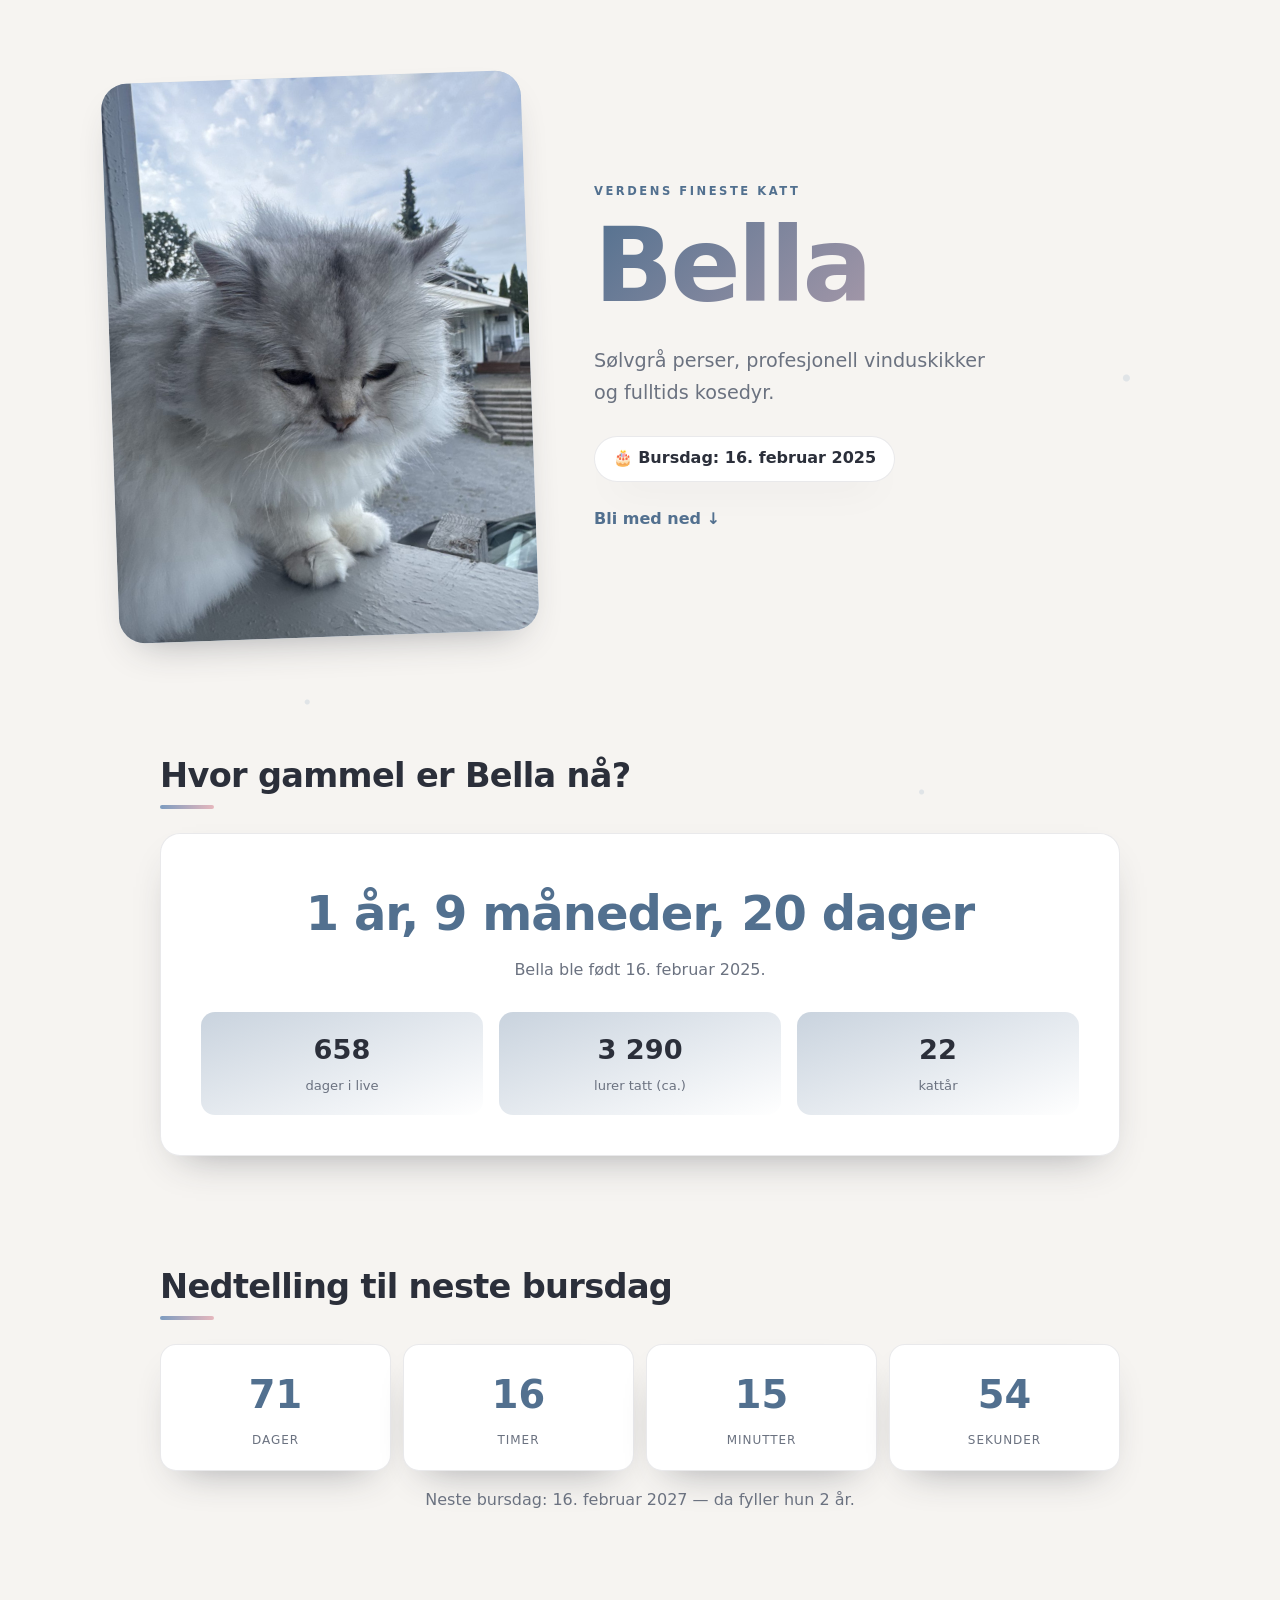
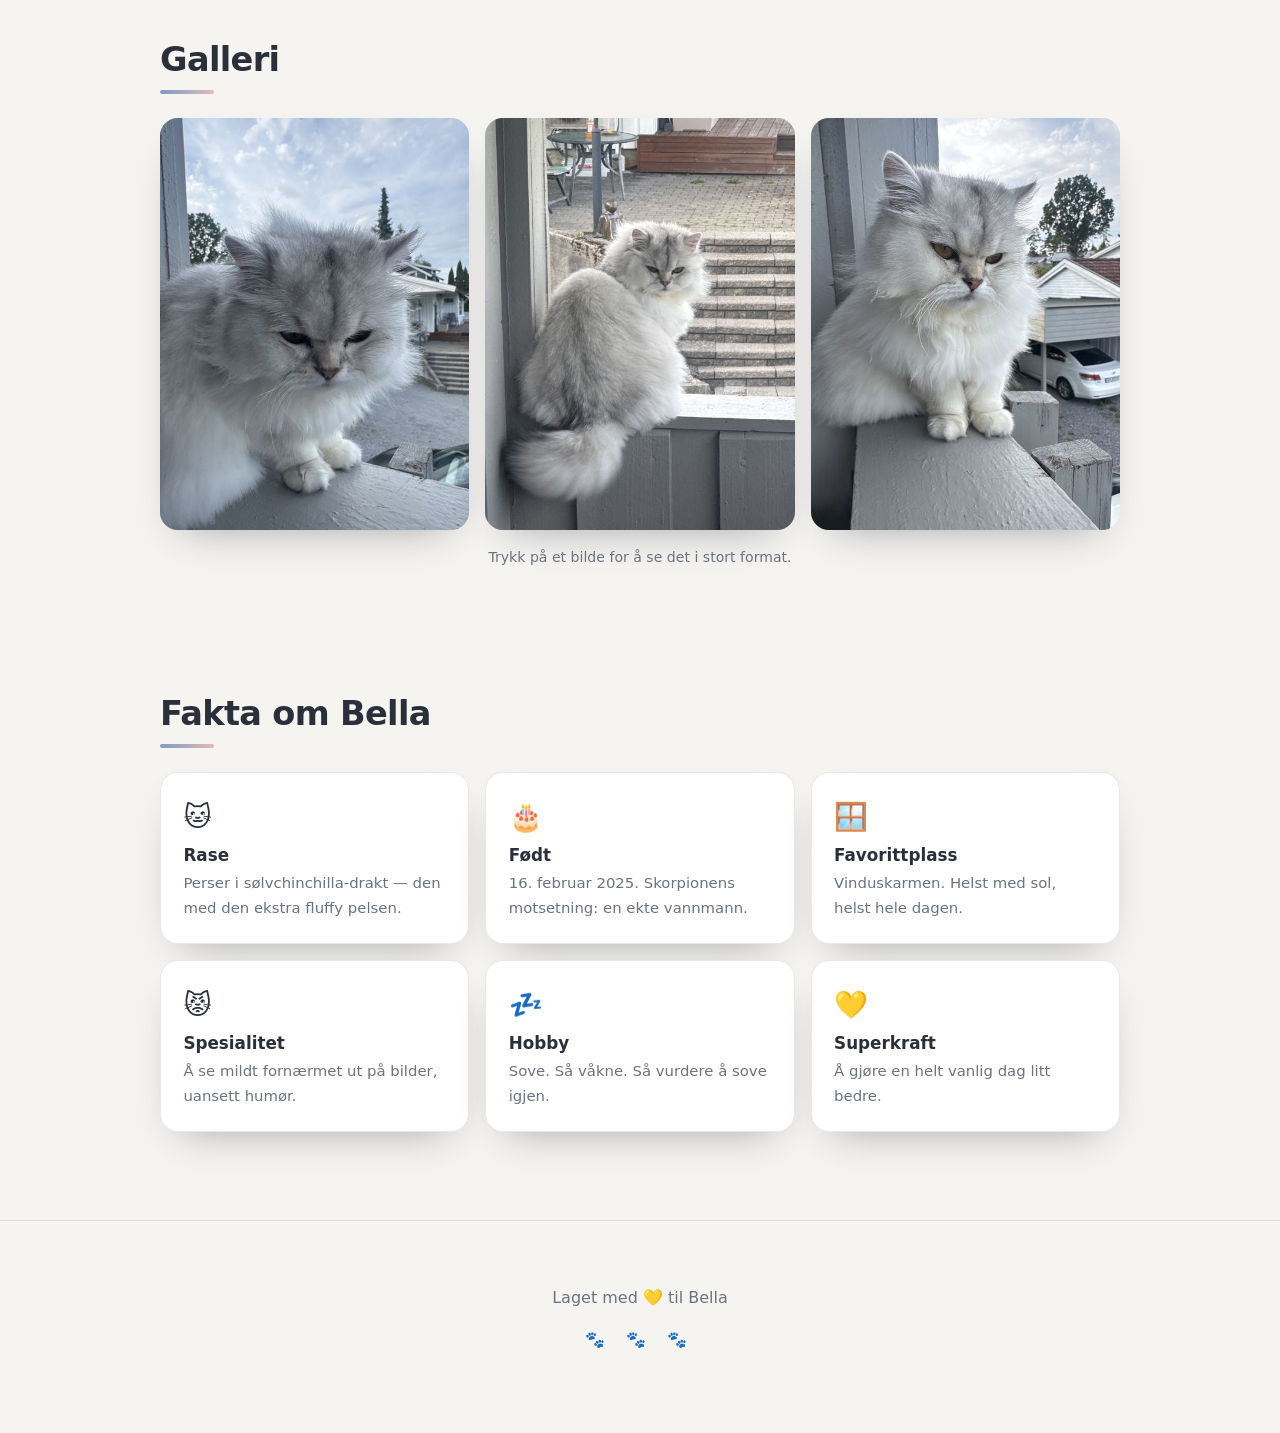
==== index.html @ 1a5ecee7 "Legg til nettside for Bella med bursdagsnedtelling og galleri Statisk side (ingen avhengigheter) med" ====
<!DOCTYPE html>
<html lang="no">
<head>
<meta charset="utf-8">
<meta name="viewport" content="width=device-width, initial-scale=1">
<title>Bella 🐾 — verdens fineste katt</title>
<meta name="description" content="En liten hyllest til Bella, en sølvfarget perserkatt født 16. februar 2025.">
<meta name="theme-color" content="#8fa8c8">
<link rel="icon" href="images/bella-icon.png" type="image/png">
<link rel="apple-touch-icon" href="images/bella-icon.png">
<meta property="og:title" content="Bella 🐾">
<meta property="og:description" content="En liten hyllest til Bella, født 16. februar 2025.">
<meta property="og:image" content="images/bella-1-sm.jpg">
<meta property="og:type" content="website">
<link rel="stylesheet" href="styles.css">
</head>
<body>

<div class="paws" aria-hidden="true"></div>

<header class="hero">
  <div class="hero-photo">
    <img src="images/bella-1.jpg" alt="Bella, en sølvgrå perserkatt, sitter på et rekkverk ute" width="1050" height="1400" fetchpriority="high">
  </div>
  <div class="hero-text">
    <p class="eyebrow">Verdens fineste katt</p>
    <h1>Bella</h1>
    <p class="tagline">Sølvgrå perser, profesjonell vinduskikker og fulltids kosedyr.</p>
    <p class="bday">🎂 Bursdag: <time datetime="2025-02-16">16. februar 2025</time></p>
    <a class="scroll-cue" href="#alder">Bli med ned ↓</a>
  </div>
</header>

<main>

  <section id="alder" class="section">
    <h2>Hvor gammel er Bella nå?</h2>
    <div class="age-card">
      <div class="age-big"><span id="age-main">–</span></div>
      <p class="age-sub" id="age-exact"></p>
      <ul class="stats">
        <li><span class="num" id="stat-days">–</span><span class="lab">dager i live</span></li>
        <li><span class="num" id="stat-naps">–</span><span class="lab">lurer tatt (ca.)</span></li>
        <li><span class="num" id="stat-cat">–</span><span class="lab">kattår</span></li>
      </ul>
    </div>
  </section>

  <section class="section">
    <h2>Nedtelling til neste bursdag</h2>
    <div class="countdown" id="countdown">
      <div class="cd-unit"><span id="cd-d">–</span><small>dager</small></div>
      <div class="cd-unit"><span id="cd-h">–</span><small>timer</small></div>
      <div class="cd-unit"><span id="cd-m">–</span><small>minutter</small></div>
      <div class="cd-unit"><span id="cd-s">–</span><small>sekunder</small></div>
    </div>
    <p class="cd-note" id="cd-note"></p>
  </section>

  <section class="section">
    <h2>Galleri</h2>
    <div class="gallery">
      <button class="shot" data-full="images/bella-1.jpg" data-caption="Vaktsjef på rekkverket 🐾">
        <img src="images/bella-1-sm.jpg" alt="Bella sitter på rekkverket og ser ned" loading="lazy" width="525" height="700">
      </button>
      <button class="shot" data-full="images/bella-2.jpg" data-caption="Solkos i vinduskarmen ☀️">
        <img src="images/bella-2-sm.jpg" alt="Bella krøllet sammen i en vinduskarm i solen" loading="lazy" width="525" height="700">
      </button>
      <button class="shot" data-full="images/bella-3.jpg" data-caption="Skyene er visst interessante i dag ☁️">
        <img src="images/bella-3-sm.jpg" alt="Bella med hodet lent bakover mot en blå himmel" loading="lazy" width="525" height="700">
      </button>
    </div>
    <p class="hint">Trykk på et bilde for å se det i stort format.</p>
  </section>

  <section class="section">
    <h2>Fakta om Bella</h2>
    <div class="facts">
      <div class="fact"><span class="ico">🐱</span><h3>Rase</h3><p>Perser i sølvchinchilla-drakt — den med den ekstra fluffy pelsen.</p></div>
      <div class="fact"><span class="ico">🎂</span><h3>Født</h3><p>16. februar 2025. Skorpionens motsetning: en ekte vannmann.</p></div>
      <div class="fact"><span class="ico">🪟</span><h3>Favorittplass</h3><p>Vinduskarmen. Helst med sol, helst hele dagen.</p></div>
      <div class="fact"><span class="ico">😾</span><h3>Spesialitet</h3><p>Å se mildt fornærmet ut på bilder, uansett humør.</p></div>
      <div class="fact"><span class="ico">💤</span><h3>Hobby</h3><p>Sove. Så våkne. Så vurdere å sove igjen.</p></div>
      <div class="fact"><span class="ico">💛</span><h3>Superkraft</h3><p>Å gjøre en helt vanlig dag litt bedre.</p></div>
    </div>
  </section>

</main>

<footer>
  <p>Laget med 💛 til Bella</p>
  <p class="small">🐾 🐾 🐾</p>
</footer>

<div class="lightbox" id="lightbox" role="dialog" aria-modal="true" aria-label="Bilde i full størrelse" hidden>
  <button class="lb-close" id="lb-close" aria-label="Lukk">✕</button>
  <figure>
    <img id="lb-img" src="" alt="">
    <figcaption id="lb-cap"></figcaption>
  </figure>
</div>

<script src="script.js"></script>
</body>
</html>
---- styles.css ----
:root {
  --bg: #f6f4f1;
  --bg-soft: #ffffff;
  --ink: #2b2f3a;
  --ink-soft: #6b7280;
  --silver: #c9d3de;
  --blue: #7d9cc0;
  --blue-deep: #52708f;
  --pink: #e6b7bd;
  --line: rgba(43, 47, 58, .1);
  --shadow: 0 18px 40px -22px rgba(43, 47, 58, .45);
  --radius: 20px;
}

@media (prefers-color-scheme: dark) {
  :root {
    --bg: #14171d;
    --bg-soft: #1c2027;
    --ink: #eef1f5;
    --ink-soft: #a3adba;
    --silver: #3a434f;
    --blue: #9db9d8;
    --blue-deep: #b9cee6;
    --pink: #d9a7ae;
    --line: rgba(238, 241, 245, .12);
    --shadow: 0 18px 40px -22px rgba(0, 0, 0, .8);
  }
}

* { box-sizing: border-box; }

body {
  margin: 0;
  background: var(--bg);
  color: var(--ink);
  font-family: "Segoe UI", system-ui, -apple-system, "Helvetica Neue", Arial, sans-serif;
  line-height: 1.65;
  overflow-x: hidden;
}

h1, h2, h3 { line-height: 1.15; margin: 0; }

/* ---------- decorative paw prints ---------- */
.paws {
  position: fixed;
  inset: 0;
  pointer-events: none;
  z-index: 0;
  opacity: .5;
  background-image:
    radial-gradient(circle at 12% 22%, var(--silver) 0 3px, transparent 4px),
    radial-gradient(circle at 88% 42%, var(--silver) 0 3px, transparent 4px),
    radial-gradient(circle at 24% 78%, var(--silver) 0 2px, transparent 3px),
    radial-gradient(circle at 72% 88%, var(--silver) 0 2px, transparent 3px);
}

/* ---------- hero ---------- */
.hero {
  position: relative;
  z-index: 1;
  display: grid;
  grid-template-columns: minmax(260px, 420px) 1fr;
  gap: clamp(1.5rem, 5vw, 4rem);
  align-items: center;
  max-width: 1100px;
  margin: 0 auto;
  padding: clamp(2rem, 6vw, 5rem) 1.25rem clamp(2rem, 5vw, 4rem);
}

.hero-photo {
  position: relative;
  border-radius: 26px;
  overflow: hidden;
  box-shadow: var(--shadow);
  transform: rotate(-2deg);
  transition: transform .5s ease;
  background: var(--silver);
}
.hero-photo:hover { transform: rotate(0deg) scale(1.01); }
.hero-photo img { display: block; width: 100%; height: auto; }

.eyebrow {
  margin: 0 0 .35rem;
  text-transform: uppercase;
  letter-spacing: .22em;
  font-size: .72rem;
  font-weight: 700;
  color: var(--blue-deep);
}

h1 {
  font-size: clamp(3.2rem, 13vw, 6.5rem);
  letter-spacing: -.03em;
  background: linear-gradient(135deg, var(--blue-deep), var(--pink));
  -webkit-background-clip: text;
  background-clip: text;
  color: transparent;
}

.tagline {
  font-size: clamp(1rem, 2.4vw, 1.2rem);
  color: var(--ink-soft);
  max-width: 34ch;
}

.bday {
  display: inline-block;
  margin: .5rem 0 1.5rem;
  padding: .55rem 1.1rem;
  border-radius: 999px;
  background: var(--bg-soft);
  border: 1px solid var(--line);
  font-weight: 600;
  box-shadow: var(--shadow);
}

.scroll-cue {
  display: block;
  color: var(--blue-deep);
  text-decoration: none;
  font-weight: 600;
  width: max-content;
}
.scroll-cue:hover { text-decoration: underline; }

/* ---------- sections ---------- */
.section {
  position: relative;
  z-index: 1;
  max-width: 1000px;
  margin: 0 auto;
  padding: clamp(2rem, 6vw, 3.5rem) 1.25rem;
}

.section h2 {
  font-size: clamp(1.5rem, 4vw, 2.1rem);
  margin-bottom: 1.5rem;
  letter-spacing: -.02em;
}
.section h2::after {
  content: "";
  display: block;
  width: 54px;
  height: 4px;
  margin-top: .6rem;
  border-radius: 999px;
  background: linear-gradient(90deg, var(--blue), var(--pink));
}

/* ---------- age ---------- */
.age-card {
  background: var(--bg-soft);
  border: 1px solid var(--line);
  border-radius: var(--radius);
  padding: clamp(1.5rem, 4vw, 2.5rem);
  box-shadow: var(--shadow);
  text-align: center;
}

.age-big {
  font-size: clamp(1.8rem, 6vw, 3rem);
  font-weight: 800;
  letter-spacing: -.02em;
  color: var(--blue-deep);
}

.age-sub { color: var(--ink-soft); margin: .25rem 0 1.75rem; }

.stats {
  list-style: none;
  margin: 0;
  padding: 0;
  display: grid;
  grid-template-columns: repeat(auto-fit, minmax(140px, 1fr));
  gap: 1rem;
}
.stats li {
  padding: 1rem .5rem;
  border-radius: 14px;
  background: linear-gradient(160deg, var(--silver), transparent);
}
.stats .num { display: block; font-size: 1.7rem; font-weight: 800; }
.stats .lab { font-size: .82rem; color: var(--ink-soft); }

/* ---------- countdown ---------- */
.countdown {
  display: grid;
  grid-template-columns: repeat(4, 1fr);
  gap: .75rem;
  text-align: center;
}
.cd-unit {
  background: var(--bg-soft);
  border: 1px solid var(--line);
  border-radius: 16px;
  padding: 1.1rem .4rem;
  box-shadow: var(--shadow);
}
.cd-unit span {
  display: block;
  font-size: clamp(1.4rem, 5vw, 2.4rem);
  font-weight: 800;
  font-variant-numeric: tabular-nums;
  color: var(--blue-deep);
}
.cd-unit small { color: var(--ink-soft); font-size: .75rem; text-transform: uppercase; letter-spacing: .08em; }
.cd-note { text-align: center; color: var(--ink-soft); margin-top: 1rem; }
.cd-note.party { font-size: 1.3rem; font-weight: 700; color: var(--ink); }

/* ---------- gallery ---------- */
.gallery {
  display: grid;
  grid-template-columns: repeat(auto-fit, minmax(220px, 1fr));
  gap: 1rem;
}
.shot {
  padding: 0;
  border: 0;
  background: var(--silver);
  border-radius: 18px;
  overflow: hidden;
  cursor: zoom-in;
  box-shadow: var(--shadow);
  transition: transform .3s ease;
  display: block;
}
.shot:hover, .shot:focus-visible { transform: translateY(-6px); }
.shot img { display: block; width: 100%; height: 100%; aspect-ratio: 3 / 4; object-fit: cover; }

.hint { text-align: center; color: var(--ink-soft); font-size: .88rem; margin-top: 1rem; }

/* ---------- facts ---------- */
.facts {
  display: grid;
  grid-template-columns: repeat(auto-fit, minmax(230px, 1fr));
  gap: 1rem;
}
.fact {
  background: var(--bg-soft);
  border: 1px solid var(--line);
  border-radius: 18px;
  padding: 1.4rem;
  box-shadow: var(--shadow);
}
.fact .ico { font-size: 1.7rem; }
.fact h3 { font-size: 1.05rem; margin: .4rem 0 .35rem; }
.fact p { margin: 0; color: var(--ink-soft); font-size: .93rem; }

/* ---------- footer ---------- */
footer {
  position: relative;
  z-index: 1;
  text-align: center;
  padding: 3rem 1.25rem 4rem;
  color: var(--ink-soft);
  border-top: 1px solid var(--line);
  margin-top: 2rem;
}
footer .small { letter-spacing: .5em; }

/* ---------- lightbox ---------- */
.lightbox {
  position: fixed;
  inset: 0;
  z-index: 50;
  background: rgba(12, 14, 18, .92);
  display: grid;
  place-items: center;
  padding: 1.5rem;
}
.lightbox[hidden] { display: none; }
.lightbox figure { margin: 0; text-align: center; max-height: 100%; }
.lightbox img {
  max-width: min(92vw, 700px);
  max-height: 78vh;
  border-radius: 14px;
  display: block;
  margin: 0 auto;
}
.lightbox figcaption { color: #f2f4f7; margin-top: .9rem; font-size: .95rem; }
.lb-close {
  position: absolute;
  top: 1rem;
  right: 1rem;
  width: 44px;
  height: 44px;
  border-radius: 50%;
  border: 0;
  background: rgba(255, 255, 255, .15);
  color: #fff;
  font-size: 1.1rem;
  cursor: pointer;
}
.lb-close:hover { background: rgba(255, 255, 255, .3); }

/* ---------- responsive ---------- */
@media (max-width: 760px) {
  .hero { grid-template-columns: 1fr; text-align: center; }
  .hero-photo { max-width: 340px; margin: 0 auto; }
  .tagline { margin-inline: auto; }
  .scroll-cue { margin-inline: auto; }
  .section h2::after { margin-inline: auto; }
  .section h2 { text-align: center; }
  .countdown { grid-template-columns: repeat(2, 1fr); }
}

@media (prefers-reduced-motion: reduce) {
  * { transition: none !important; animation: none !important; }
}
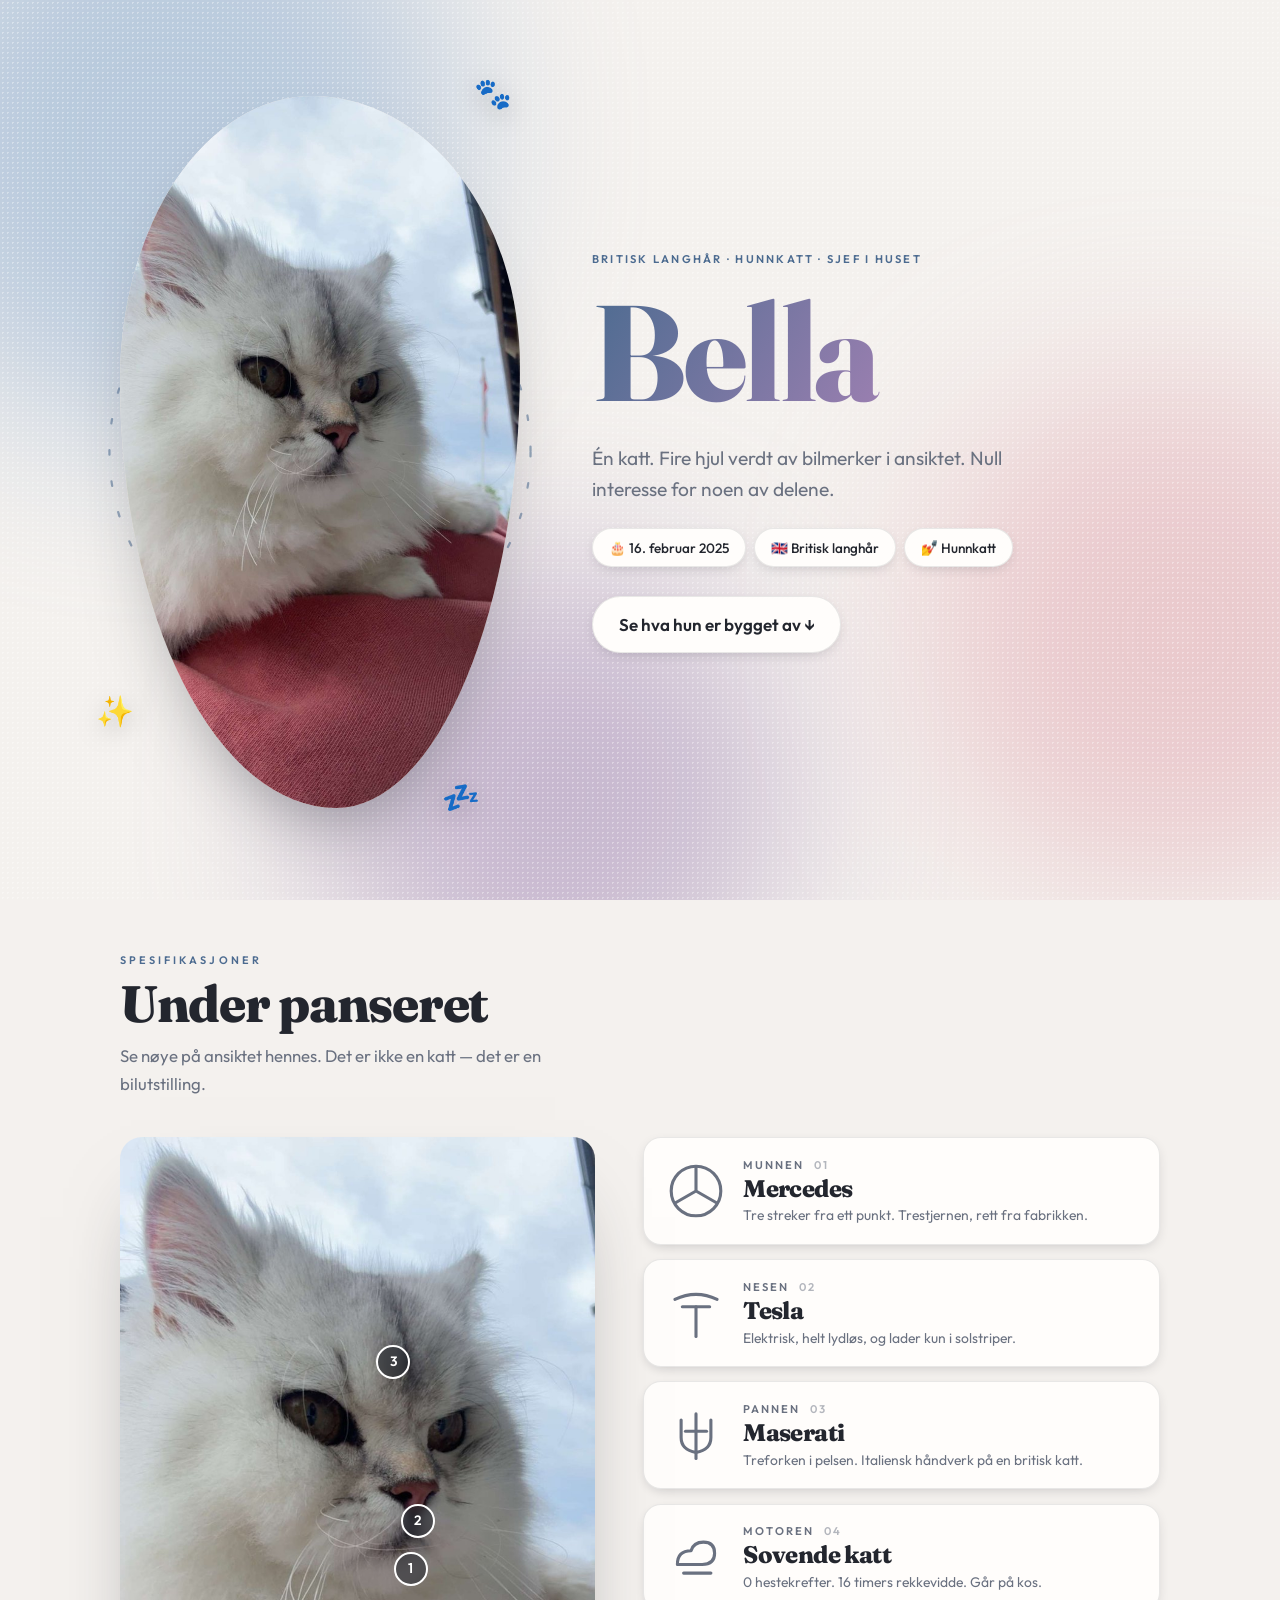
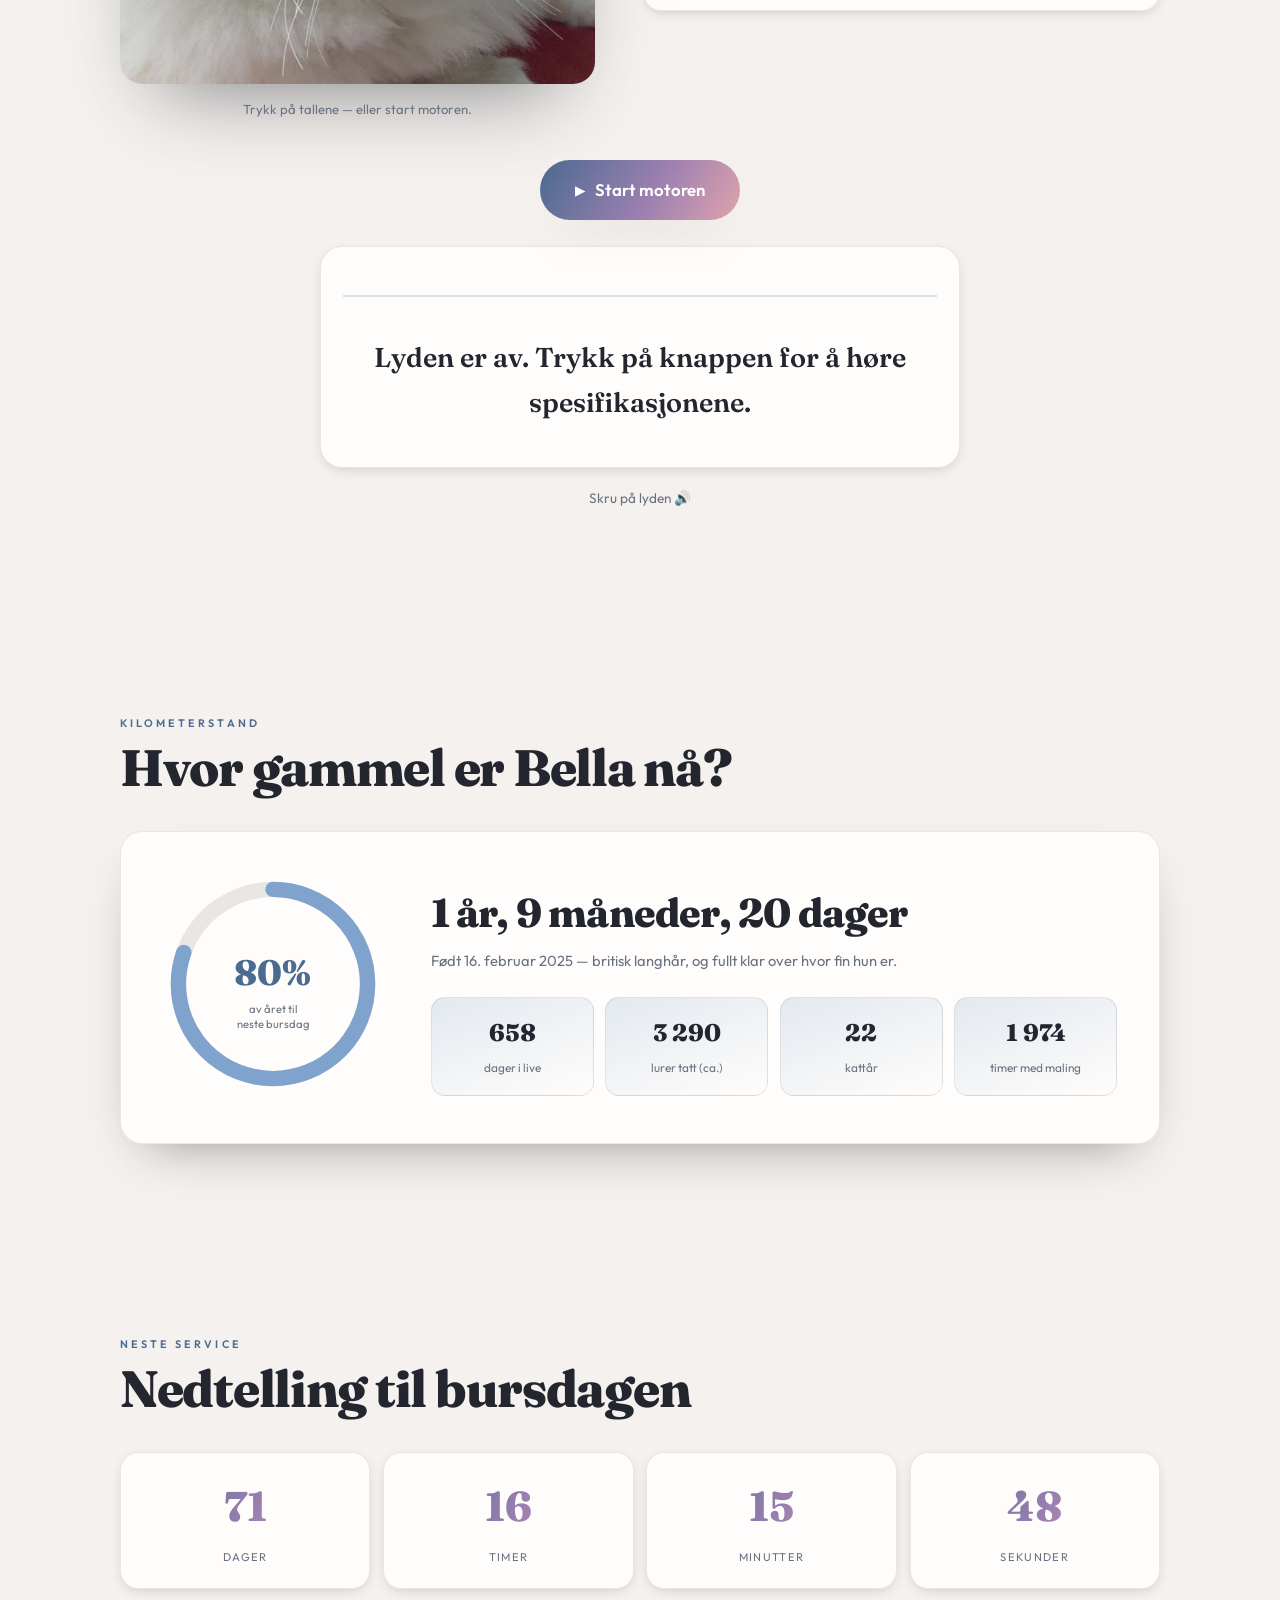
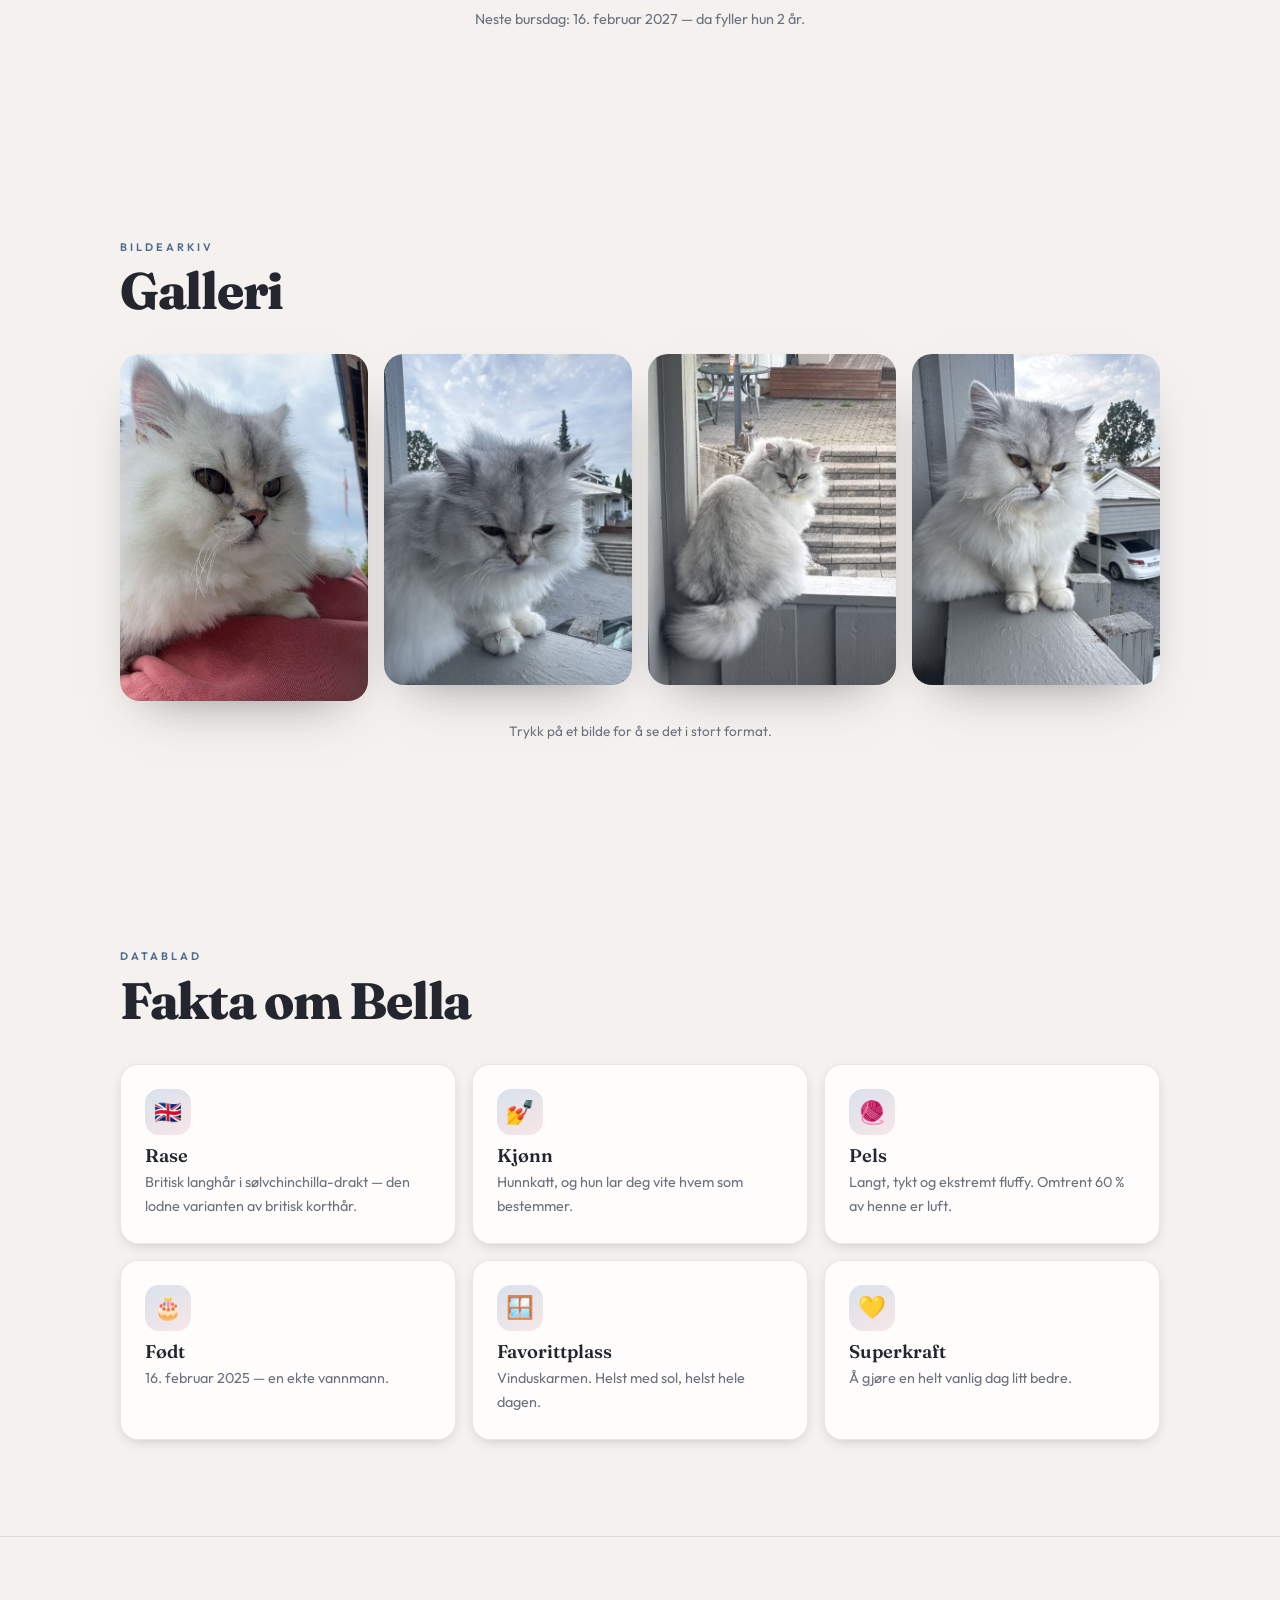
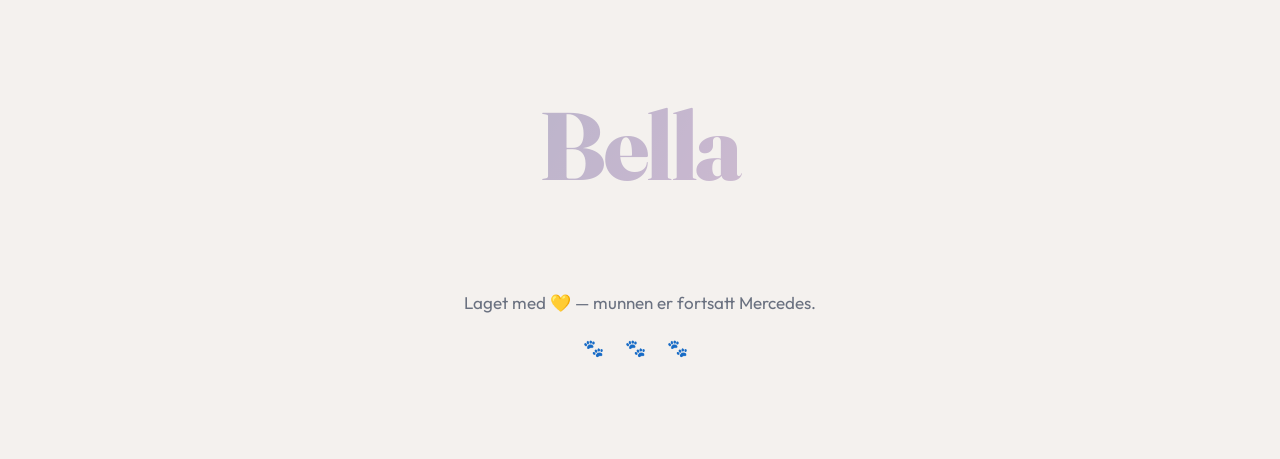
==== commit 748d9d31: "Bygg om siden: bil-seksjon med opplest lyd, ny grafikk, riktig rase Bella er britisk langhår og hunn" ====
--- a/index.html
+++ b/index.html
@@ -4,51 +4,196 @@
 <meta charset="utf-8">
 <meta name="viewport" content="width=device-width, initial-scale=1">
 <title>Bella 🐾 — verdens fineste katt</title>
-<meta name="description" content="En liten hyllest til Bella, en sølvfarget perserkatt født 16. februar 2025.">
-<meta name="theme-color" content="#8fa8c8">
+<meta name="description" content="Bella er en britisk langhårskatt født 16. februar 2025. Sølvgrå, fluffy og delvis bygget av bilmerker.">
+<meta name="theme-color" content="#6f8fb8">
 <link rel="icon" href="images/bella-icon.png" type="image/png">
 <link rel="apple-touch-icon" href="images/bella-icon.png">
 <meta property="og:title" content="Bella 🐾">
-<meta property="og:description" content="En liten hyllest til Bella, født 16. februar 2025.">
-<meta property="og:image" content="images/bella-1-sm.jpg">
+<meta property="og:description" content="Britisk langhår, født 16. februar 2025. Munnen er Mercedes.">
+<meta property="og:image" content="images/bella-4-sm.jpg">
 <meta property="og:type" content="website">
+<link rel="preload" href="fonts/fraunces.woff2" as="font" type="font/woff2" crossorigin>
+<link rel="preload" href="fonts/outfit.woff2" as="font" type="font/woff2" crossorigin>
+<link rel="stylesheet" href="fonts.css">
 <link rel="stylesheet" href="styles.css">
 </head>
 <body>
 
-<div class="paws" aria-hidden="true"></div>
-
-<header class="hero">
-  <div class="hero-photo">
-    <img src="images/bella-1.jpg" alt="Bella, en sølvgrå perserkatt, sitter på et rekkverk ute" width="1050" height="1400" fetchpriority="high">
+<!-- Bakgrunnsgrafikk -->
+<div class="bg" aria-hidden="true">
+  <span class="blob b1"></span>
+  <span class="blob b2"></span>
+  <span class="blob b3"></span>
+  <div class="grain"></div>
+</div>
+<div class="paw-field" id="pawField" aria-hidden="true"></div>
+
+<!-- ================= HERO ================= -->
+<header class="hero reveal">
+  <div class="hero-art">
+    <div class="ring" aria-hidden="true">
+      <svg viewBox="0 0 200 200"><circle cx="100" cy="100" r="94" /></svg>
+    </div>
+    <div class="hero-photo">
+      <img src="images/bella-4.jpg" alt="Nærbilde av Bella, en sølvhvit britisk langhårskatt med grønnbrune øyne" width="787" height="1400" fetchpriority="high">
+    </div>
+    <span class="sticker s1">🐾</span>
+    <span class="sticker s2">✨</span>
+    <span class="sticker s3">💤</span>
   </div>
+
   <div class="hero-text">
-    <p class="eyebrow">Verdens fineste katt</p>
-    <h1>Bella</h1>
-    <p class="tagline">Sølvgrå perser, profesjonell vinduskikker og fulltids kosedyr.</p>
-    <p class="bday">🎂 Bursdag: <time datetime="2025-02-16">16. februar 2025</time></p>
-    <a class="scroll-cue" href="#alder">Bli med ned ↓</a>
+    <p class="eyebrow">Britisk langhår · hunnkatt · sjef i huset</p>
+    <h1 class="display">Bella</h1>
+    <p class="tagline">Én katt. Fire hjul verdt av bilmerker i ansiktet. Null interesse for noen av delene.</p>
+    <div class="chips">
+      <span class="chip">🎂 16. februar 2025</span>
+      <span class="chip">🇬🇧 Britisk langhår</span>
+      <span class="chip">💅 Hunnkatt</span>
+    </div>
+    <a class="btn btn-ghost" href="#garasje">Se hva hun er bygget av ↓</a>
   </div>
 </header>
 
 <main>
 
-  <section id="alder" class="section">
-    <h2>Hvor gammel er Bella nå?</h2>
+  <!-- ================= GARASJEN ================= -->
+  <section id="garasje" class="section garage reveal">
+    <p class="kicker">Spesifikasjoner</p>
+    <h2 class="display">Under panseret</h2>
+    <p class="lead">Se nøye på ansiktet hennes. Det er ikke en katt — det er en bilutstilling.</p>
+
+    <div class="garage-grid">
+
+      <!-- Bildet med markører -->
+      <figure class="face-wrap">
+        <img src="images/bella-face.jpg" alt="Nærbilde av Bellas ansikt, med panne, nese og munn markert" width="782" height="900" loading="lazy">
+        <svg class="face-lines" viewBox="0 0 1104 1270" preserveAspectRatio="xMidYMid meet" aria-hidden="true">
+          <path class="lead-line" data-line="1" d="M676,912 C 820,980 900,980 1010,940" />
+          <path class="lead-line" data-line="2" d="M692,836 C 830,800 920,790 1030,760" />
+          <path class="lead-line" data-line="3" d="M635,489 C 760,430 860,410 1000,395" />
+        </svg>
+        <button class="hot" data-spot="1" style="left:61.2%; top:74%" aria-label="Munnen">1</button>
+        <button class="hot" data-spot="2" style="left:62.7%; top:65.8%" aria-label="Nesen">2</button>
+        <button class="hot" data-spot="3" style="left:57.5%; top:38.5%" aria-label="Pannen">3</button>
+        <figcaption>Trykk på tallene — eller start motoren.</figcaption>
+      </figure>
+
+      <!-- Spesifikasjonskort -->
+      <div class="specs">
+
+        <article class="spec" data-spot="1">
+          <div class="spec-logo">
+            <svg viewBox="0 0 100 100" aria-hidden="true">
+              <circle class="lg-stroke" cx="50" cy="50" r="40" />
+              <path class="lg-stroke" d="M50,50 V12 M50,50 L17,69 M50,50 L83,69" />
+            </svg>
+          </div>
+          <div class="spec-body">
+            <p class="spec-part">Munnen <span class="spec-no">01</span></p>
+            <h3 class="display">Mercedes</h3>
+            <p class="spec-note">Tre streker fra ett punkt. Trestjernen, rett fra fabrikken.</p>
+          </div>
+        </article>
+
+        <article class="spec" data-spot="2">
+          <div class="spec-logo">
+            <svg viewBox="0 0 100 100" aria-hidden="true">
+              <path class="lg-stroke" d="M16,28 Q50,12 84,28" />
+              <path class="lg-stroke" d="M28,40 H72" />
+              <path class="lg-stroke" d="M50,40 V88" />
+            </svg>
+          </div>
+          <div class="spec-body">
+            <p class="spec-part">Nesen <span class="spec-no">02</span></p>
+            <h3 class="display">Tesla</h3>
+            <p class="spec-note">Elektrisk, helt lydløs, og lader kun i solstriper.</p>
+          </div>
+        </article>
+
+        <article class="spec" data-spot="3">
+          <div class="spec-logo">
+            <svg viewBox="0 0 100 100" aria-hidden="true">
+              <path class="lg-stroke" d="M26,26 V54 Q26,74 50,78 Q74,74 74,54 V26" />
+              <path class="lg-stroke" d="M50,16 V88" />
+              <path class="lg-stroke" d="M33,44 H67" />
+            </svg>
+          </div>
+          <div class="spec-body">
+            <p class="spec-part">Pannen <span class="spec-no">03</span></p>
+            <h3 class="display">Maserati</h3>
+            <p class="spec-note">Treforken i pelsen. Italiensk håndverk på en britisk katt.</p>
+          </div>
+        </article>
+
+        <article class="spec engine-spec" data-spot="4">
+          <div class="spec-logo">
+            <svg viewBox="0 0 100 100" aria-hidden="true">
+              <path class="lg-stroke" d="M20,62 Q20,40 42,40 Q46,26 62,26 Q80,26 80,44 Q80,62 60,62 Z" />
+              <path class="lg-stroke" d="M30,76 h44" />
+            </svg>
+          </div>
+          <div class="spec-body">
+            <p class="spec-part">Motoren <span class="spec-no">04</span></p>
+            <h3 class="display">Sovende katt</h3>
+            <p class="spec-note">0 hestekrefter. 16 timers rekkevidde. Går på kos.</p>
+          </div>
+        </article>
+
+      </div>
+    </div>
+
+    <!-- Motorkontroll -->
+    <div class="engine-bay">
+      <button class="btn btn-start" id="startBtn">
+        <span class="btn-ico" aria-hidden="true">▶</span>
+        <span id="startLabel">Start motoren</span>
+      </button>
+
+      <div class="dash">
+        <canvas id="scope" width="600" height="90" aria-hidden="true"></canvas>
+        <p class="subtitle" id="subtitle">Lyden er av. Trykk på knappen for å høre spesifikasjonene.</p>
+        <p class="subtitle-no" id="subtitleNo"></p>
+      </div>
+      <p class="hint" id="voiceHint"></p>
+    </div>
+  </section>
+
+  <!-- ================= ALDER ================= -->
+  <section id="alder" class="section reveal">
+    <p class="kicker">Kilometerstand</p>
+    <h2 class="display">Hvor gammel er Bella nå?</h2>
+
     <div class="age-card">
-      <div class="age-big"><span id="age-main">–</span></div>
-      <p class="age-sub" id="age-exact"></p>
-      <ul class="stats">
-        <li><span class="num" id="stat-days">–</span><span class="lab">dager i live</span></li>
-        <li><span class="num" id="stat-naps">–</span><span class="lab">lurer tatt (ca.)</span></li>
-        <li><span class="num" id="stat-cat">–</span><span class="lab">kattår</span></li>
-      </ul>
-    </div>
-  </section>
-
-  <section class="section">
-    <h2>Nedtelling til neste bursdag</h2>
-    <div class="countdown" id="countdown">
+      <div class="age-dial">
+        <svg viewBox="0 0 200 200" aria-hidden="true">
+          <circle class="dial-bg" cx="100" cy="100" r="86" />
+          <circle class="dial-fg" id="dialFg" cx="100" cy="100" r="86" />
+        </svg>
+        <div class="dial-mid">
+          <span class="dial-pct" id="dialPct">–</span>
+          <small>av året til<br>neste bursdag</small>
+        </div>
+      </div>
+
+      <div class="age-info">
+        <p class="age-big" id="age-main">–</p>
+        <p class="age-sub" id="age-exact"></p>
+        <ul class="stats">
+          <li><span class="num" id="stat-days">–</span><span class="lab">dager i live</span></li>
+          <li><span class="num" id="stat-naps">–</span><span class="lab">lurer tatt (ca.)</span></li>
+          <li><span class="num" id="stat-cat">–</span><span class="lab">kattår</span></li>
+          <li><span class="num" id="stat-purr">–</span><span class="lab">timer med maling</span></li>
+        </ul>
+      </div>
+    </div>
+  </section>
+
+  <!-- ================= NEDTELLING ================= -->
+  <section class="section reveal">
+    <p class="kicker">Neste service</p>
+    <h2 class="display">Nedtelling til bursdagen</h2>
+    <div class="countdown">
       <div class="cd-unit"><span id="cd-d">–</span><small>dager</small></div>
       <div class="cd-unit"><span id="cd-h">–</span><small>timer</small></div>
       <div class="cd-unit"><span id="cd-m">–</span><small>minutter</small></div>
@@ -57,9 +202,14 @@
     <p class="cd-note" id="cd-note"></p>
   </section>
 
-  <section class="section">
-    <h2>Galleri</h2>
+  <!-- ================= GALLERI ================= -->
+  <section class="section reveal">
+    <p class="kicker">Bildearkiv</p>
+    <h2 class="display">Galleri</h2>
     <div class="gallery">
+      <button class="shot tall" data-full="images/bella-4.jpg" data-caption="Sjefen selv, i full oppløsning 🐾">
+        <img src="images/bella-4-sm.jpg" alt="Nærbilde av Bella som hviler på en rosa genser" loading="lazy" width="394" height="700">
+      </button>
       <button class="shot" data-full="images/bella-1.jpg" data-caption="Vaktsjef på rekkverket 🐾">
         <img src="images/bella-1-sm.jpg" alt="Bella sitter på rekkverket og ser ned" loading="lazy" width="525" height="700">
       </button>
@@ -73,14 +223,16 @@
     <p class="hint">Trykk på et bilde for å se det i stort format.</p>
   </section>
 
-  <section class="section">
-    <h2>Fakta om Bella</h2>
+  <!-- ================= FAKTA ================= -->
+  <section class="section reveal">
+    <p class="kicker">Datablad</p>
+    <h2 class="display">Fakta om Bella</h2>
     <div class="facts">
-      <div class="fact"><span class="ico">🐱</span><h3>Rase</h3><p>Perser i sølvchinchilla-drakt — den med den ekstra fluffy pelsen.</p></div>
-      <div class="fact"><span class="ico">🎂</span><h3>Født</h3><p>16. februar 2025. Skorpionens motsetning: en ekte vannmann.</p></div>
+      <div class="fact"><span class="ico">🇬🇧</span><h3>Rase</h3><p>Britisk langhår i sølvchinchilla-drakt — den lodne varianten av britisk korthår.</p></div>
+      <div class="fact"><span class="ico">💅</span><h3>Kjønn</h3><p>Hunnkatt, og hun lar deg vite hvem som bestemmer.</p></div>
+      <div class="fact"><span class="ico">🧶</span><h3>Pels</h3><p>Langt, tykt og ekstremt fluffy. Omtrent 60 % av henne er luft.</p></div>
+      <div class="fact"><span class="ico">🎂</span><h3>Født</h3><p>16. februar 2025 — en ekte vannmann.</p></div>
       <div class="fact"><span class="ico">🪟</span><h3>Favorittplass</h3><p>Vinduskarmen. Helst med sol, helst hele dagen.</p></div>
-      <div class="fact"><span class="ico">😾</span><h3>Spesialitet</h3><p>Å se mildt fornærmet ut på bilder, uansett humør.</p></div>
-      <div class="fact"><span class="ico">💤</span><h3>Hobby</h3><p>Sove. Så våkne. Så vurdere å sove igjen.</p></div>
       <div class="fact"><span class="ico">💛</span><h3>Superkraft</h3><p>Å gjøre en helt vanlig dag litt bedre.</p></div>
     </div>
   </section>
@@ -88,10 +240,12 @@
 </main>
 
 <footer>
-  <p>Laget med 💛 til Bella</p>
+  <p class="foot-name display">Bella</p>
+  <p>Laget med 💛 — munnen er fortsatt Mercedes.</p>
   <p class="small">🐾 🐾 🐾</p>
 </footer>
 
+<!-- Bildevisning -->
 <div class="lightbox" id="lightbox" role="dialog" aria-modal="true" aria-label="Bilde i full størrelse" hidden>
   <button class="lb-close" id="lb-close" aria-label="Lukk">✕</button>
   <figure>
--- a/fonts.css
+++ b/fonts.css
@@ -0,0 +1,22 @@
+/* Fraunces og Outfit — variable fonter, latin-subsett, selvhostet.
+   Lisens: SIL Open Font License 1.1 (https://openfontlicense.org) */
+
+@font-face {
+  font-family: 'Fraunces';
+  font-style: normal;
+  font-weight: 100 900;
+  font-display: swap;
+  src: url('fonts/fraunces.woff2') format('woff2');
+  unicode-range: U+0000-00FF, U+0131, U+0152-0153, U+02BB-02BC, U+02C6, U+02DA, U+02DC,
+    U+0304, U+0308, U+0329, U+2000-206F, U+20AC, U+2122, U+2191, U+2193, U+2212, U+2215, U+FEFF, U+FFFD;
+}
+
+@font-face {
+  font-family: 'Outfit';
+  font-style: normal;
+  font-weight: 100 900;
+  font-display: swap;
+  src: url('fonts/outfit.woff2') format('woff2');
+  unicode-range: U+0000-00FF, U+0131, U+0152-0153, U+02BB-02BC, U+02C6, U+02DA, U+02DC,
+    U+0304, U+0308, U+0329, U+2000-206F, U+20AC, U+2122, U+2191, U+2193, U+2212, U+2215, U+FEFF, U+FFFD;
+}
--- a/styles.css
+++ b/styles.css
@@ -1,309 +1,557 @@
+/* =========================================================
+   Bella 🐾 — stilark
+   ========================================================= */
+
 :root {
-  --bg: #f6f4f1;
-  --bg-soft: #ffffff;
-  --ink: #2b2f3a;
-  --ink-soft: #6b7280;
-  --silver: #c9d3de;
-  --blue: #7d9cc0;
-  --blue-deep: #52708f;
-  --pink: #e6b7bd;
-  --line: rgba(43, 47, 58, .1);
-  --shadow: 0 18px 40px -22px rgba(43, 47, 58, .45);
-  --radius: 20px;
+  --bg: #f4f1ee;
+  --bg-2: #ebe6e1;
+  --card: #fffdfb;
+  --ink: #23262e;
+  --ink-2: #6a7180;
+  --line: rgba(35, 38, 46, .1);
+
+  --blue: #7fa3cc;
+  --blue-deep: #4c6b90;
+  --plum: #9a7fb0;
+  --rose: #e0a3ad;
+  --gold: #d8a94e;
+
+  --grad: linear-gradient(120deg, var(--blue-deep), var(--plum) 55%, var(--rose));
+  --shadow-s: 0 4px 14px -6px rgba(35, 38, 46, .3);
+  --shadow: 0 22px 50px -28px rgba(35, 38, 46, .55);
+  --shadow-l: 0 40px 80px -40px rgba(35, 38, 46, .6);
+  --r: 22px;
+
+  --display: 'Fraunces', Georgia, 'Times New Roman', serif;
+  --body: 'Outfit', system-ui, -apple-system, 'Segoe UI', sans-serif;
 }
 
 @media (prefers-color-scheme: dark) {
   :root {
-    --bg: #14171d;
-    --bg-soft: #1c2027;
-    --ink: #eef1f5;
-    --ink-soft: #a3adba;
-    --silver: #3a434f;
-    --blue: #9db9d8;
-    --blue-deep: #b9cee6;
-    --pink: #d9a7ae;
-    --line: rgba(238, 241, 245, .12);
-    --shadow: 0 18px 40px -22px rgba(0, 0, 0, .8);
+    --bg: #101319;
+    --bg-2: #161a22;
+    --card: #1a1f28;
+    --ink: #edf0f5;
+    --ink-2: #98a2b3;
+    --line: rgba(237, 240, 245, .13);
+
+    --blue: #8fb2da;
+    --blue-deep: #a8c6e8;
+    --plum: #bfa6d4;
+    --rose: #e8b9c2;
+    --gold: #e6c078;
+
+    --shadow-s: 0 4px 14px -6px rgba(0, 0, 0, .7);
+    --shadow: 0 22px 50px -28px rgba(0, 0, 0, .9);
+    --shadow-l: 0 40px 80px -40px rgba(0, 0, 0, 1);
   }
 }
 
 * { box-sizing: border-box; }
+
+/* overflow-x på html i tillegg til body — ellers kan dekorlag fortsatt
+   dra fram en horisontal scrollbar på små skjermer. */
+html {
+  scroll-behavior: smooth;
+  overflow-x: hidden;
+}
 
 body {
   margin: 0;
   background: var(--bg);
   color: var(--ink);
-  font-family: "Segoe UI", system-ui, -apple-system, "Helvetica Neue", Arial, sans-serif;
+  font-family: var(--body);
+  font-size: 17px;
   line-height: 1.65;
   overflow-x: hidden;
-}
-
-h1, h2, h3 { line-height: 1.15; margin: 0; }
-
-/* ---------- decorative paw prints ---------- */
-.paws {
-  position: fixed;
-  inset: 0;
-  pointer-events: none;
-  z-index: 0;
+  -webkit-font-smoothing: antialiased;
+}
+
+h1, h2, h3 { margin: 0; line-height: 1.1; }
+.display { font-family: var(--display); font-weight: 800; letter-spacing: -.025em; }
+
+/* ---------------- bakgrunn ---------------- */
+
+.bg { position: fixed; inset: 0; z-index: 0; overflow: hidden; pointer-events: none; }
+
+.blob {
+  position: absolute;
+  border-radius: 50%;
+  filter: blur(90px);
   opacity: .5;
-  background-image:
-    radial-gradient(circle at 12% 22%, var(--silver) 0 3px, transparent 4px),
-    radial-gradient(circle at 88% 42%, var(--silver) 0 3px, transparent 4px),
-    radial-gradient(circle at 24% 78%, var(--silver) 0 2px, transparent 3px),
-    radial-gradient(circle at 72% 88%, var(--silver) 0 2px, transparent 3px);
-}
-
-/* ---------- hero ---------- */
+}
+@media (prefers-color-scheme: dark) { .blob { opacity: .28; } }
+
+.b1 { width: 46vw; height: 46vw; background: var(--blue); top: -12vw; left: -10vw; animation: drift1 26s ease-in-out infinite; }
+.b2 { width: 40vw; height: 40vw; background: var(--rose); top: 42vh; right: -12vw; animation: drift2 32s ease-in-out infinite; }
+.b3 { width: 36vw; height: 36vw; background: var(--plum); bottom: -10vw; left: 25vw; animation: drift1 38s ease-in-out infinite reverse; }
+
+@keyframes drift1 { 50% { transform: translate3d(6vw, 5vh, 0) scale(1.15); } }
+@keyframes drift2 { 50% { transform: translate3d(-7vw, -6vh, 0) scale(1.1); } }
+
+.grain {
+  position: absolute; inset: 0; opacity: .5;
+  background-image: radial-gradient(circle at 50% 50%, rgba(255,255,255,.7) 0 1px, transparent 1px);
+  background-size: 5px 5px;
+  mix-blend-mode: overlay;
+}
+
+.paw-field { position: fixed; inset: 0; z-index: 0; pointer-events: none; overflow: hidden; }
+.paw-field span {
+  position: absolute; opacity: .16; font-size: 22px;
+  animation: floatUp linear infinite;
+}
+@keyframes floatUp {
+  from { transform: translateY(8vh) rotate(0deg); opacity: 0; }
+  15%  { opacity: .2; }
+  85%  { opacity: .2; }
+  to   { transform: translateY(-108vh) rotate(240deg); opacity: 0; }
+}
+
+/* ---------------- felles ---------------- */
+
+main, header, footer { position: relative; z-index: 1; }
+
+.section {
+  max-width: 1080px;
+  margin: 0 auto;
+  padding: clamp(3rem, 8vw, 6rem) 1.25rem;
+}
+
+.kicker {
+  margin: 0 0 .4rem;
+  text-transform: uppercase;
+  letter-spacing: .28em;
+  font-size: .68rem;
+  font-weight: 600;
+  color: var(--blue-deep);
+}
+
+.section h2 {
+  font-size: clamp(2rem, 6vw, 3.2rem);
+  margin-bottom: .6rem;
+}
+
+.lead { color: var(--ink-2); max-width: 46ch; margin: 0 0 2.5rem; font-size: 1.05rem; }
+.section > h2 + .gallery, .section > h2 + .facts, .section > h2 + .countdown,
+.section > h2 + .age-card { margin-top: 2.2rem; }
+
+.btn {
+  display: inline-flex; align-items: center; gap: .6rem;
+  padding: .85rem 1.6rem;
+  border-radius: 999px;
+  border: 0;
+  font: inherit; font-weight: 600;
+  cursor: pointer;
+  text-decoration: none;
+  transition: transform .25s ease, box-shadow .25s ease;
+}
+.btn:hover { transform: translateY(-2px); }
+
+.btn-ghost {
+  color: var(--ink);
+  background: var(--card);
+  border: 1px solid var(--line);
+  box-shadow: var(--shadow-s);
+}
+
+.hint { text-align: center; color: var(--ink-2); font-size: .85rem; margin-top: 1.2rem; }
+
+/* Reveal ved scroll. Klassen js-reveal settes av script.js, slik at
+   innholdet er synlig som normalt hvis JavaScript ikke kjører. */
+.js-reveal .reveal { opacity: 0; transform: translateY(26px); transition: opacity .7s ease, transform .7s ease; }
+.js-reveal .reveal.in { opacity: 1; transform: none; }
+
+/* ---------------- hero ---------------- */
+
 .hero {
-  position: relative;
-  z-index: 1;
   display: grid;
-  grid-template-columns: minmax(260px, 420px) 1fr;
-  gap: clamp(1.5rem, 5vw, 4rem);
+  grid-template-columns: minmax(240px, 400px) 1fr;
+  gap: clamp(2rem, 6vw, 4.5rem);
   align-items: center;
-  max-width: 1100px;
+  max-width: 1080px;
   margin: 0 auto;
-  padding: clamp(2rem, 6vw, 5rem) 1.25rem clamp(2rem, 5vw, 4rem);
-}
+  padding: clamp(2.5rem, 8vw, 6rem) 1.25rem clamp(1rem, 4vw, 3rem);
+}
+
+.hero-art { position: relative; }
 
 .hero-photo {
   position: relative;
-  border-radius: 26px;
   overflow: hidden;
-  box-shadow: var(--shadow);
-  transform: rotate(-2deg);
-  transition: transform .5s ease;
-  background: var(--silver);
-}
-.hero-photo:hover { transform: rotate(0deg) scale(1.01); }
+  background: var(--bg-2);
+  box-shadow: var(--shadow-l);
+  border-radius: 48% 52% 46% 54% / 40% 38% 62% 60%;
+  animation: morph 16s ease-in-out infinite;
+}
+@keyframes morph {
+  0%, 100% { border-radius: 48% 52% 46% 54% / 40% 38% 62% 60%; }
+  33%      { border-radius: 58% 42% 55% 45% / 48% 55% 45% 52%; }
+  66%      { border-radius: 42% 58% 40% 60% / 58% 44% 56% 42%; }
+}
 .hero-photo img { display: block; width: 100%; height: auto; }
 
+/* Kvadratisk og urotert: en roterende boks vokser utenfor viewporten,
+   så prikkene settes i bevegelse via stiplingen i stedet. */
+.ring {
+  position: absolute;
+  left: 50%; top: 50%;
+  width: 112%; aspect-ratio: 1 / 1;
+  transform: translate(-50%, -50%);
+}
+.ring svg { width: 100%; height: 100%; display: block; }
+.ring circle {
+  fill: none;
+  stroke: var(--blue-deep);
+  stroke-width: 1;
+  stroke-dasharray: 2 12;
+  stroke-linecap: round;
+  opacity: .55;
+  animation: dashmove 7s linear infinite;
+}
+/* Omkretsen er 2π·94 ≈ 590,6. Forskyvningen må være et multiplum av
+   mønsterlengden (14) for at løkken skal gå sømløst rundt. */
+@keyframes dashmove { to { stroke-dashoffset: -140; } }
+
+.sticker {
+  position: absolute;
+  font-size: 1.9rem;
+  filter: drop-shadow(0 6px 12px rgba(0,0,0,.25));
+  animation: bob 5s ease-in-out infinite;
+}
+.s1 { top: -4%; right: 2%; }
+.s2 { bottom: 10%; left: -6%; animation-delay: -1.6s; }
+.s3 { bottom: -2%; right: 10%; animation-delay: -3.2s; }
+@keyframes bob { 50% { transform: translateY(-12px) rotate(8deg); } }
+
 .eyebrow {
-  margin: 0 0 .35rem;
+  margin: 0 0 .6rem;
   text-transform: uppercase;
-  letter-spacing: .22em;
-  font-size: .72rem;
-  font-weight: 700;
+  letter-spacing: .2em;
+  font-size: .7rem;
+  font-weight: 600;
   color: var(--blue-deep);
 }
 
-h1 {
-  font-size: clamp(3.2rem, 13vw, 6.5rem);
-  letter-spacing: -.03em;
-  background: linear-gradient(135deg, var(--blue-deep), var(--pink));
+h1.display {
+  font-size: clamp(4rem, 16vw, 8.5rem);
+  background: var(--grad);
   -webkit-background-clip: text;
   background-clip: text;
   color: transparent;
-}
-
-.tagline {
-  font-size: clamp(1rem, 2.4vw, 1.2rem);
-  color: var(--ink-soft);
-  max-width: 34ch;
-}
-
-.bday {
-  display: inline-block;
-  margin: .5rem 0 1.5rem;
-  padding: .55rem 1.1rem;
+  padding-bottom: .06em;
+}
+
+.tagline { font-size: clamp(1.02rem, 2.4vw, 1.2rem); color: var(--ink-2); max-width: 36ch; margin: .4rem 0 1.4rem; }
+
+.chips { display: flex; flex-wrap: wrap; gap: .5rem; margin-bottom: 1.8rem; }
+.chip {
+  padding: .45rem 1rem;
   border-radius: 999px;
-  background: var(--bg-soft);
+  background: var(--card);
   border: 1px solid var(--line);
+  font-size: .85rem;
+  font-weight: 500;
+  box-shadow: var(--shadow-s);
+}
+
+/* ---------------- garasjen ---------------- */
+
+.garage-grid {
+  display: grid;
+  grid-template-columns: minmax(0, 0.92fr) minmax(0, 1fr);
+  gap: clamp(1.5rem, 4vw, 3rem);
+  align-items: start;
+}
+
+.face-wrap {
+  position: relative;
+  margin: 0;
+  border-radius: var(--r);
+  overflow: visible;
+}
+.face-wrap img {
+  display: block; width: 100%; height: auto;
+  border-radius: var(--r);
+  box-shadow: var(--shadow-l);
+}
+.face-wrap figcaption {
+  text-align: center; color: var(--ink-2); font-size: .82rem; margin-top: .9rem;
+}
+
+.face-lines {
+  position: absolute; inset: 0; width: 100%; height: 100%;
+  pointer-events: none;
+}
+.face-lines .lead-line {
+  fill: none;
+  stroke: #fff;
+  stroke-width: 5;
+  stroke-linecap: round;
+  stroke-dasharray: 400;
+  stroke-dashoffset: 400;
+  opacity: 0;
+  filter: drop-shadow(0 1px 4px rgba(0,0,0,.6));
+  transition: stroke-dashoffset .7s ease, opacity .3s ease;
+}
+.face-lines .lead-line.on { stroke-dashoffset: 0; opacity: .95; }
+
+.hot {
+  position: absolute;
+  width: 34px; height: 34px;
+  margin: -17px 0 0 -17px;
+  border-radius: 50%;
+  border: 2px solid #fff;
+  background: rgba(35, 38, 46, .55);
+  backdrop-filter: blur(4px);
+  color: #fff;
+  font: 600 .85rem/1 var(--body);
+  cursor: pointer;
+  z-index: 2;
+  transition: transform .3s ease, background .3s ease;
+}
+.hot::after {
+  content: ""; position: absolute; inset: -6px;
+  border-radius: 50%; border: 2px solid #fff; opacity: 0;
+}
+.hot:hover { transform: scale(1.15); }
+.hot.on {
+  background: var(--blue-deep);
+  transform: scale(1.35);
+  box-shadow: 0 0 0 6px rgba(127, 163, 204, .35);
+}
+.hot.on::after { animation: ping 1.4s ease-out infinite; }
+@keyframes ping {
+  from { opacity: .9; transform: scale(1); }
+  to   { opacity: 0;  transform: scale(1.9); }
+}
+
+.specs { display: grid; gap: .9rem; }
+
+.spec {
+  display: grid;
+  grid-template-columns: 62px 1fr;
+  gap: 1rem;
+  align-items: center;
+  padding: 1.1rem 1.3rem;
+  border-radius: 18px;
+  background: var(--card);
+  border: 1px solid var(--line);
+  box-shadow: var(--shadow-s);
+  transition: transform .35s ease, box-shadow .35s ease, border-color .35s ease;
+}
+.spec.on {
+  transform: translateX(6px) scale(1.02);
+  border-color: var(--blue);
+  box-shadow: var(--shadow), 0 0 0 3px rgba(127, 163, 204, .25);
+}
+
+.spec-logo svg { width: 100%; height: auto; display: block; }
+.lg-stroke {
+  fill: none;
+  stroke: var(--ink-2);
+  stroke-width: 5;
+  stroke-linecap: round;
+  stroke-linejoin: round;
+  transition: stroke .35s ease;
+}
+.spec.on .lg-stroke { stroke: var(--blue-deep); }
+
+.spec-part {
+  margin: 0; font-size: .7rem; text-transform: uppercase;
+  letter-spacing: .18em; color: var(--ink-2); font-weight: 600;
+}
+.spec-no { opacity: .5; margin-left: .35rem; }
+.spec h3 { font-size: 1.5rem; margin: .1rem 0 .2rem; }
+.spec-note { margin: 0; font-size: .87rem; color: var(--ink-2); line-height: 1.5; }
+
+.engine-spec.on { border-color: var(--gold); box-shadow: var(--shadow), 0 0 0 3px rgba(216, 169, 78, .3); }
+.engine-spec.on .lg-stroke { stroke: var(--gold); }
+
+/* motorkontroll */
+
+.engine-bay { margin-top: 2.5rem; text-align: center; }
+
+.btn-start {
+  background: var(--grad);
+  color: #fff;
+  font-size: 1.05rem;
+  padding: 1rem 2.2rem;
+  box-shadow: var(--shadow);
+}
+.btn-start .btn-ico { font-size: .85rem; }
+.btn-start.running { animation: rev .9s ease-in-out infinite; }
+@keyframes rev { 50% { transform: scale(1.03); } }
+
+.dash {
+  margin: 1.6rem auto 0;
+  max-width: 640px;
+  padding: 1.2rem 1.4rem 1.4rem;
+  border-radius: var(--r);
+  background: var(--card);
+  border: 1px solid var(--line);
+  box-shadow: var(--shadow-s);
+}
+#scope { width: 100%; height: 60px; display: block; opacity: .8; }
+.subtitle {
+  font-family: var(--display);
   font-weight: 600;
+  font-size: clamp(1.1rem, 3.4vw, 1.7rem);
+  margin: .6rem 0 .2rem;
+  min-height: 1.4em;
+}
+.subtitle-no { margin: 0; color: var(--ink-2); font-size: .85rem; min-height: 1.2em; }
+
+/* ---------------- alder ---------------- */
+
+.age-card {
+  display: grid;
+  grid-template-columns: 220px 1fr;
+  gap: clamp(1.5rem, 4vw, 3rem);
+  align-items: center;
+  background: var(--card);
+  border: 1px solid var(--line);
+  border-radius: var(--r);
+  padding: clamp(1.5rem, 4vw, 2.6rem);
   box-shadow: var(--shadow);
 }
 
-.scroll-cue {
-  display: block;
-  color: var(--blue-deep);
-  text-decoration: none;
-  font-weight: 600;
-  width: max-content;
-}
-.scroll-cue:hover { text-decoration: underline; }
-
-/* ---------- sections ---------- */
-.section {
-  position: relative;
-  z-index: 1;
-  max-width: 1000px;
-  margin: 0 auto;
-  padding: clamp(2rem, 6vw, 3.5rem) 1.25rem;
-}
-
-.section h2 {
-  font-size: clamp(1.5rem, 4vw, 2.1rem);
-  margin-bottom: 1.5rem;
-  letter-spacing: -.02em;
-}
-.section h2::after {
-  content: "";
-  display: block;
-  width: 54px;
-  height: 4px;
-  margin-top: .6rem;
-  border-radius: 999px;
-  background: linear-gradient(90deg, var(--blue), var(--pink));
-}
-
-/* ---------- age ---------- */
-.age-card {
-  background: var(--bg-soft);
+.age-dial { position: relative; }
+.age-dial svg { width: 100%; height: auto; transform: rotate(-90deg); }
+.dial-bg { fill: none; stroke: var(--line); stroke-width: 14; }
+.dial-fg {
+  fill: none; stroke: var(--blue); stroke-width: 14;
+  stroke-linecap: round;
+  stroke-dasharray: 540;
+  stroke-dashoffset: 540;
+  transition: stroke-dashoffset 1.6s cubic-bezier(.22,1,.36,1);
+}
+.dial-mid {
+  position: absolute; inset: 0;
+  display: grid; place-content: center; text-align: center;
+}
+.dial-pct { display: block; font-family: var(--display); font-weight: 800; font-size: 2.2rem; color: var(--blue-deep); }
+.dial-mid small { color: var(--ink-2); font-size: .7rem; line-height: 1.3; }
+
+.age-big { font-family: var(--display); font-weight: 800; font-size: clamp(1.6rem, 4.6vw, 2.5rem); margin: 0; letter-spacing: -.02em; }
+.age-sub { color: var(--ink-2); margin: .2rem 0 1.5rem; font-size: .92rem; }
+
+.stats { list-style: none; margin: 0; padding: 0; display: grid; grid-template-columns: repeat(auto-fit, minmax(120px, 1fr)); gap: .7rem; }
+.stats li {
+  padding: .9rem .6rem; border-radius: 14px; text-align: center;
+  background: linear-gradient(160deg, rgba(127,163,204,.22), transparent);
   border: 1px solid var(--line);
-  border-radius: var(--radius);
-  padding: clamp(1.5rem, 4vw, 2.5rem);
-  box-shadow: var(--shadow);
-  text-align: center;
-}
-
-.age-big {
-  font-size: clamp(1.8rem, 6vw, 3rem);
-  font-weight: 800;
-  letter-spacing: -.02em;
-  color: var(--blue-deep);
-}
-
-.age-sub { color: var(--ink-soft); margin: .25rem 0 1.75rem; }
-
-.stats {
-  list-style: none;
-  margin: 0;
-  padding: 0;
-  display: grid;
-  grid-template-columns: repeat(auto-fit, minmax(140px, 1fr));
-  gap: 1rem;
-}
-.stats li {
-  padding: 1rem .5rem;
-  border-radius: 14px;
-  background: linear-gradient(160deg, var(--silver), transparent);
-}
-.stats .num { display: block; font-size: 1.7rem; font-weight: 800; }
-.stats .lab { font-size: .82rem; color: var(--ink-soft); }
-
-/* ---------- countdown ---------- */
-.countdown {
-  display: grid;
-  grid-template-columns: repeat(4, 1fr);
-  gap: .75rem;
-  text-align: center;
-}
+}
+.stats .num { display: block; font-family: var(--display); font-weight: 800; font-size: 1.5rem; }
+.stats .lab { font-size: .74rem; color: var(--ink-2); }
+
+/* ---------------- nedtelling ---------------- */
+
+.countdown { display: grid; grid-template-columns: repeat(4, 1fr); gap: .8rem; text-align: center; }
 .cd-unit {
-  background: var(--bg-soft);
-  border: 1px solid var(--line);
-  border-radius: 16px;
-  padding: 1.1rem .4rem;
-  box-shadow: var(--shadow);
+  background: var(--card); border: 1px solid var(--line);
+  border-radius: 18px; padding: 1.2rem .4rem; box-shadow: var(--shadow-s);
 }
 .cd-unit span {
   display: block;
-  font-size: clamp(1.4rem, 5vw, 2.4rem);
-  font-weight: 800;
+  font-family: var(--display); font-weight: 800;
+  font-size: clamp(1.5rem, 5.5vw, 2.6rem);
   font-variant-numeric: tabular-nums;
-  color: var(--blue-deep);
-}
-.cd-unit small { color: var(--ink-soft); font-size: .75rem; text-transform: uppercase; letter-spacing: .08em; }
-.cd-note { text-align: center; color: var(--ink-soft); margin-top: 1rem; }
-.cd-note.party { font-size: 1.3rem; font-weight: 700; color: var(--ink); }
-
-/* ---------- gallery ---------- */
-.gallery {
-  display: grid;
-  grid-template-columns: repeat(auto-fit, minmax(220px, 1fr));
-  gap: 1rem;
-}
+  background: var(--grad); -webkit-background-clip: text; background-clip: text; color: transparent;
+}
+.cd-unit small { color: var(--ink-2); font-size: .7rem; text-transform: uppercase; letter-spacing: .12em; }
+.cd-note { text-align: center; color: var(--ink-2); margin-top: 1.2rem; font-size: .9rem; }
+.cd-note.party { font-family: var(--display); font-size: 1.4rem; font-weight: 800; color: var(--ink); }
+
+/* ---------------- galleri ---------------- */
+
+.gallery { display: grid; grid-template-columns: repeat(auto-fit, minmax(200px, 1fr)); gap: 1rem; }
 .shot {
-  padding: 0;
-  border: 0;
-  background: var(--silver);
-  border-radius: 18px;
-  overflow: hidden;
-  cursor: zoom-in;
-  box-shadow: var(--shadow);
-  transition: transform .3s ease;
-  display: block;
-}
-.shot:hover, .shot:focus-visible { transform: translateY(-6px); }
-.shot img { display: block; width: 100%; height: 100%; aspect-ratio: 3 / 4; object-fit: cover; }
-
-.hint { text-align: center; color: var(--ink-soft); font-size: .88rem; margin-top: 1rem; }
-
-/* ---------- facts ---------- */
-.facts {
-  display: grid;
-  grid-template-columns: repeat(auto-fit, minmax(230px, 1fr));
-  gap: 1rem;
-}
+  padding: 0; border: 0; background: var(--bg-2);
+  border-radius: 20px; overflow: hidden; cursor: zoom-in;
+  box-shadow: var(--shadow); display: block;
+  transition: transform .4s cubic-bezier(.22,1,.36,1);
+}
+.shot:hover, .shot:focus-visible { transform: translateY(-8px) rotate(-1deg); }
+.shot img { display: block; width: 100%; height: 100%; aspect-ratio: 3 / 4; object-fit: cover; transition: transform .6s ease; }
+.shot:hover img { transform: scale(1.06); }
+.shot.tall { grid-row: span 2; }
+.shot.tall img { aspect-ratio: 3 / 4; height: 100%; }
+
+/* ---------------- fakta ---------------- */
+
+.facts { display: grid; grid-template-columns: repeat(auto-fit, minmax(290px, 1fr)); gap: 1rem; }
 .fact {
-  background: var(--bg-soft);
-  border: 1px solid var(--line);
-  border-radius: 18px;
-  padding: 1.4rem;
-  box-shadow: var(--shadow);
-}
-.fact .ico { font-size: 1.7rem; }
-.fact h3 { font-size: 1.05rem; margin: .4rem 0 .35rem; }
-.fact p { margin: 0; color: var(--ink-soft); font-size: .93rem; }
-
-/* ---------- footer ---------- */
-footer {
-  position: relative;
-  z-index: 1;
-  text-align: center;
-  padding: 3rem 1.25rem 4rem;
-  color: var(--ink-soft);
-  border-top: 1px solid var(--line);
-  margin-top: 2rem;
+  background: var(--card); border: 1px solid var(--line);
+  border-radius: 18px; padding: 1.5rem; box-shadow: var(--shadow-s);
+  transition: transform .35s ease;
+}
+.fact:hover { transform: translateY(-5px); }
+.fact .ico {
+  display: grid; place-content: center;
+  width: 46px; height: 46px; border-radius: 14px;
+  background: linear-gradient(150deg, rgba(127,163,204,.3), rgba(224,163,173,.25));
+  font-size: 1.4rem; margin-bottom: .7rem;
+}
+.fact h3 { font-family: var(--display); font-weight: 600; font-size: 1.15rem; margin-bottom: .3rem; }
+.fact p { margin: 0; color: var(--ink-2); font-size: .9rem; }
+
+/* ---------------- footer ---------------- */
+
+footer { text-align: center; padding: 4rem 1.25rem 5rem; color: var(--ink-2); border-top: 1px solid var(--line); }
+.foot-name {
+  font-size: clamp(3rem, 12vw, 6rem);
+  background: var(--grad); -webkit-background-clip: text; background-clip: text; color: transparent;
+  opacity: .5; line-height: 1;
 }
 footer .small { letter-spacing: .5em; }
 
-/* ---------- lightbox ---------- */
+/* ---------------- lightbox ---------------- */
+
 .lightbox {
-  position: fixed;
-  inset: 0;
-  z-index: 50;
-  background: rgba(12, 14, 18, .92);
-  display: grid;
-  place-items: center;
-  padding: 1.5rem;
-}
+  position: fixed; inset: 0; z-index: 60;
+  background: rgba(10, 12, 16, .93);
+  backdrop-filter: blur(6px);
+  display: grid; place-items: center; padding: 1.5rem;
+  animation: fadeIn .25s ease;
+}
+@keyframes fadeIn { from { opacity: 0; } }
 .lightbox[hidden] { display: none; }
-.lightbox figure { margin: 0; text-align: center; max-height: 100%; }
-.lightbox img {
-  max-width: min(92vw, 700px);
-  max-height: 78vh;
-  border-radius: 14px;
-  display: block;
-  margin: 0 auto;
-}
-.lightbox figcaption { color: #f2f4f7; margin-top: .9rem; font-size: .95rem; }
+.lightbox figure { margin: 0; text-align: center; }
+.lightbox img { max-width: min(92vw, 620px); max-height: 76vh; border-radius: 16px; display: block; margin: 0 auto; }
+.lightbox figcaption { color: #eef1f5; margin-top: 1rem; font-size: .95rem; }
 .lb-close {
-  position: absolute;
-  top: 1rem;
-  right: 1rem;
-  width: 44px;
-  height: 44px;
-  border-radius: 50%;
-  border: 0;
-  background: rgba(255, 255, 255, .15);
-  color: #fff;
-  font-size: 1.1rem;
-  cursor: pointer;
-}
-.lb-close:hover { background: rgba(255, 255, 255, .3); }
-
-/* ---------- responsive ---------- */
+  position: absolute; top: 1rem; right: 1rem;
+  width: 46px; height: 46px; border-radius: 50%; border: 0;
+  background: rgba(255,255,255,.16); color: #fff; font-size: 1.1rem; cursor: pointer;
+}
+.lb-close:hover { background: rgba(255,255,255,.32); }
+
+/* ---------------- responsivt ---------------- */
+
+@media (max-width: 900px) {
+  .garage-grid { grid-template-columns: 1fr; }
+  .face-wrap { max-width: 460px; margin-inline: auto; }
+  .age-card { grid-template-columns: 1fr; justify-items: center; text-align: center; }
+  .age-dial { width: 200px; }
+  .age-info { width: 100%; }
+}
+
 @media (max-width: 760px) {
-  .hero { grid-template-columns: 1fr; text-align: center; }
-  .hero-photo { max-width: 340px; margin: 0 auto; }
-  .tagline { margin-inline: auto; }
-  .scroll-cue { margin-inline: auto; }
-  .section h2::after { margin-inline: auto; }
-  .section h2 { text-align: center; }
+  .hero { grid-template-columns: 1fr; text-align: center; padding-top: 2rem; }
+  .hero-art { max-width: 300px; margin: 0 auto; }
+  .tagline, .chips { margin-inline: auto; justify-content: center; }
+  .kicker, .section h2, .lead { text-align: center; }
+  .lead { margin-inline: auto; }
   .countdown { grid-template-columns: repeat(2, 1fr); }
+  /* To kolonner i galleriet, ellers blir siden urimelig lang på mobil */
+  .gallery { grid-template-columns: repeat(2, 1fr); gap: .7rem; }
+  .shot.tall { grid-row: auto; }
+  .spec { grid-template-columns: 48px 1fr; padding: 1rem; }
 }
 
 @media (prefers-reduced-motion: reduce) {
-  * { transition: none !important; animation: none !important; }
-}
+  html { scroll-behavior: auto; }
+  *, *::before, *::after { animation: none !important; transition-duration: .01ms !important; }
+  .reveal { opacity: 1; transform: none; }
+}
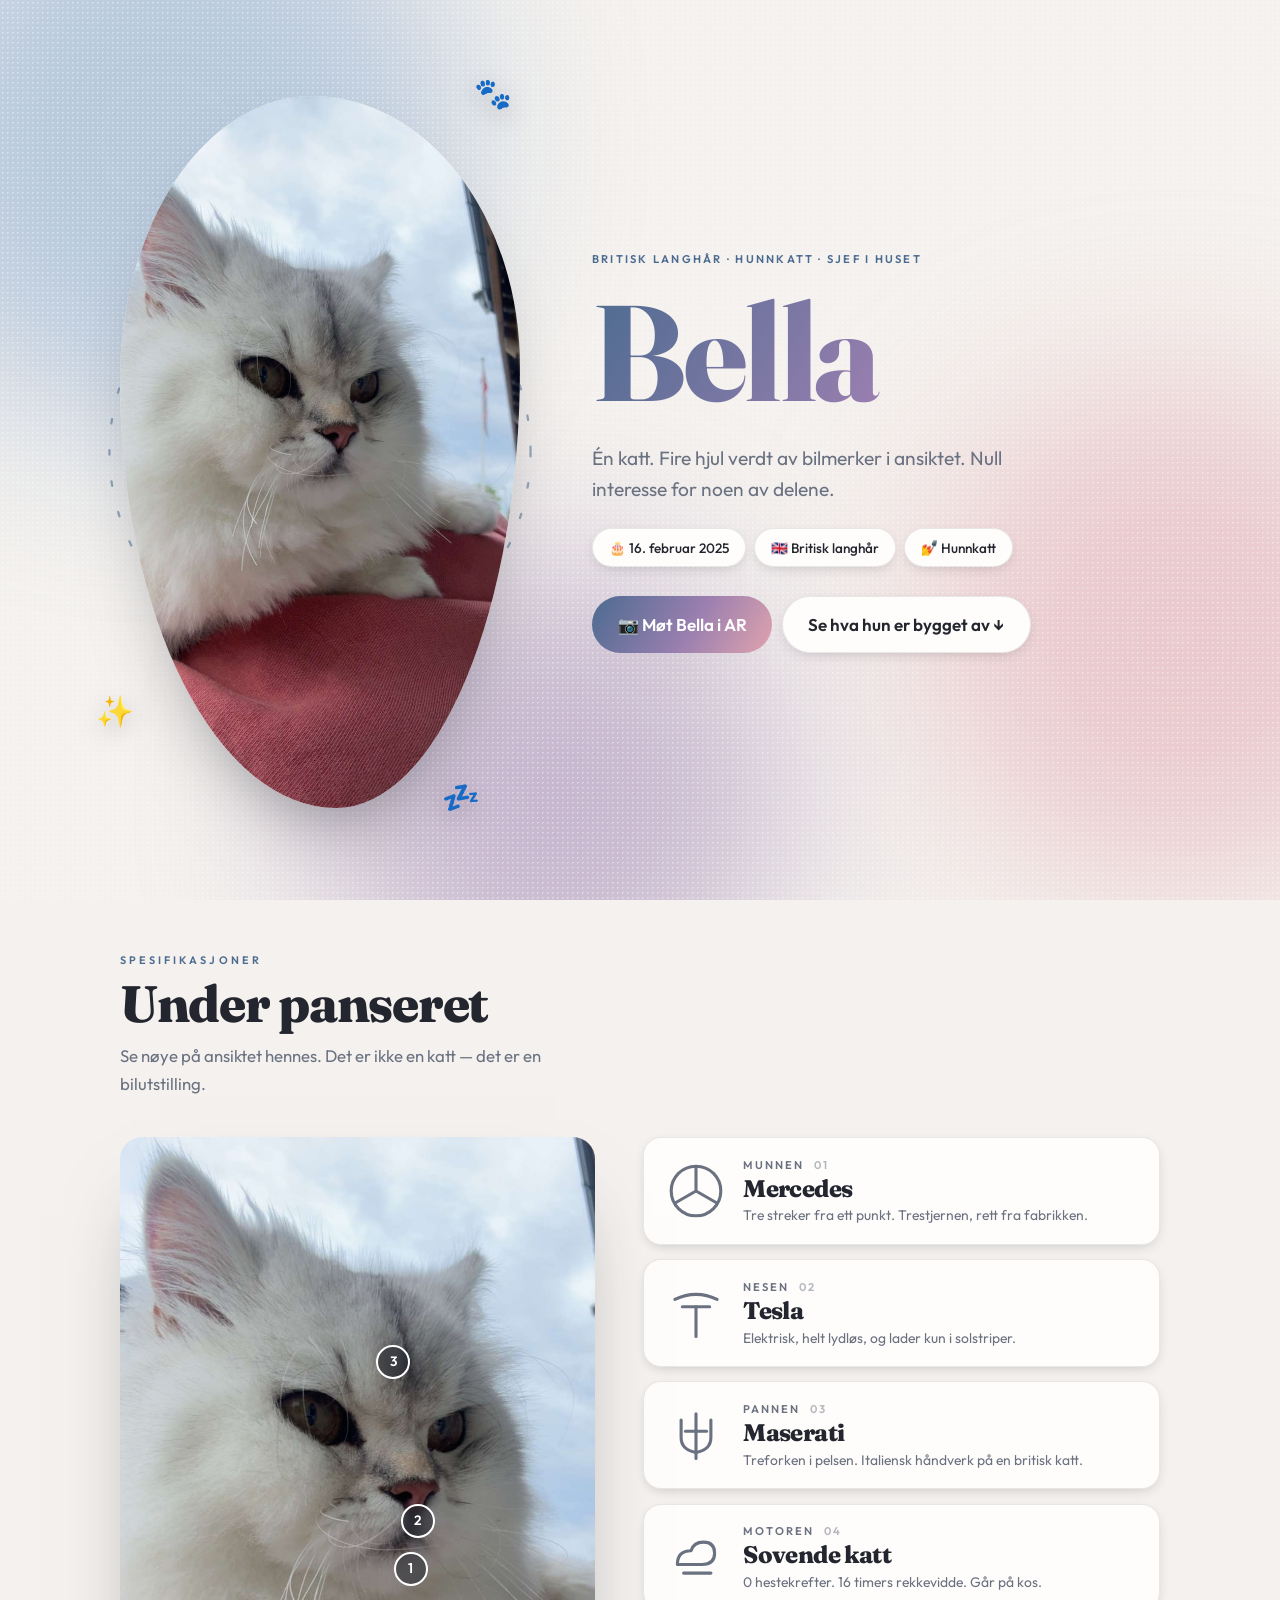
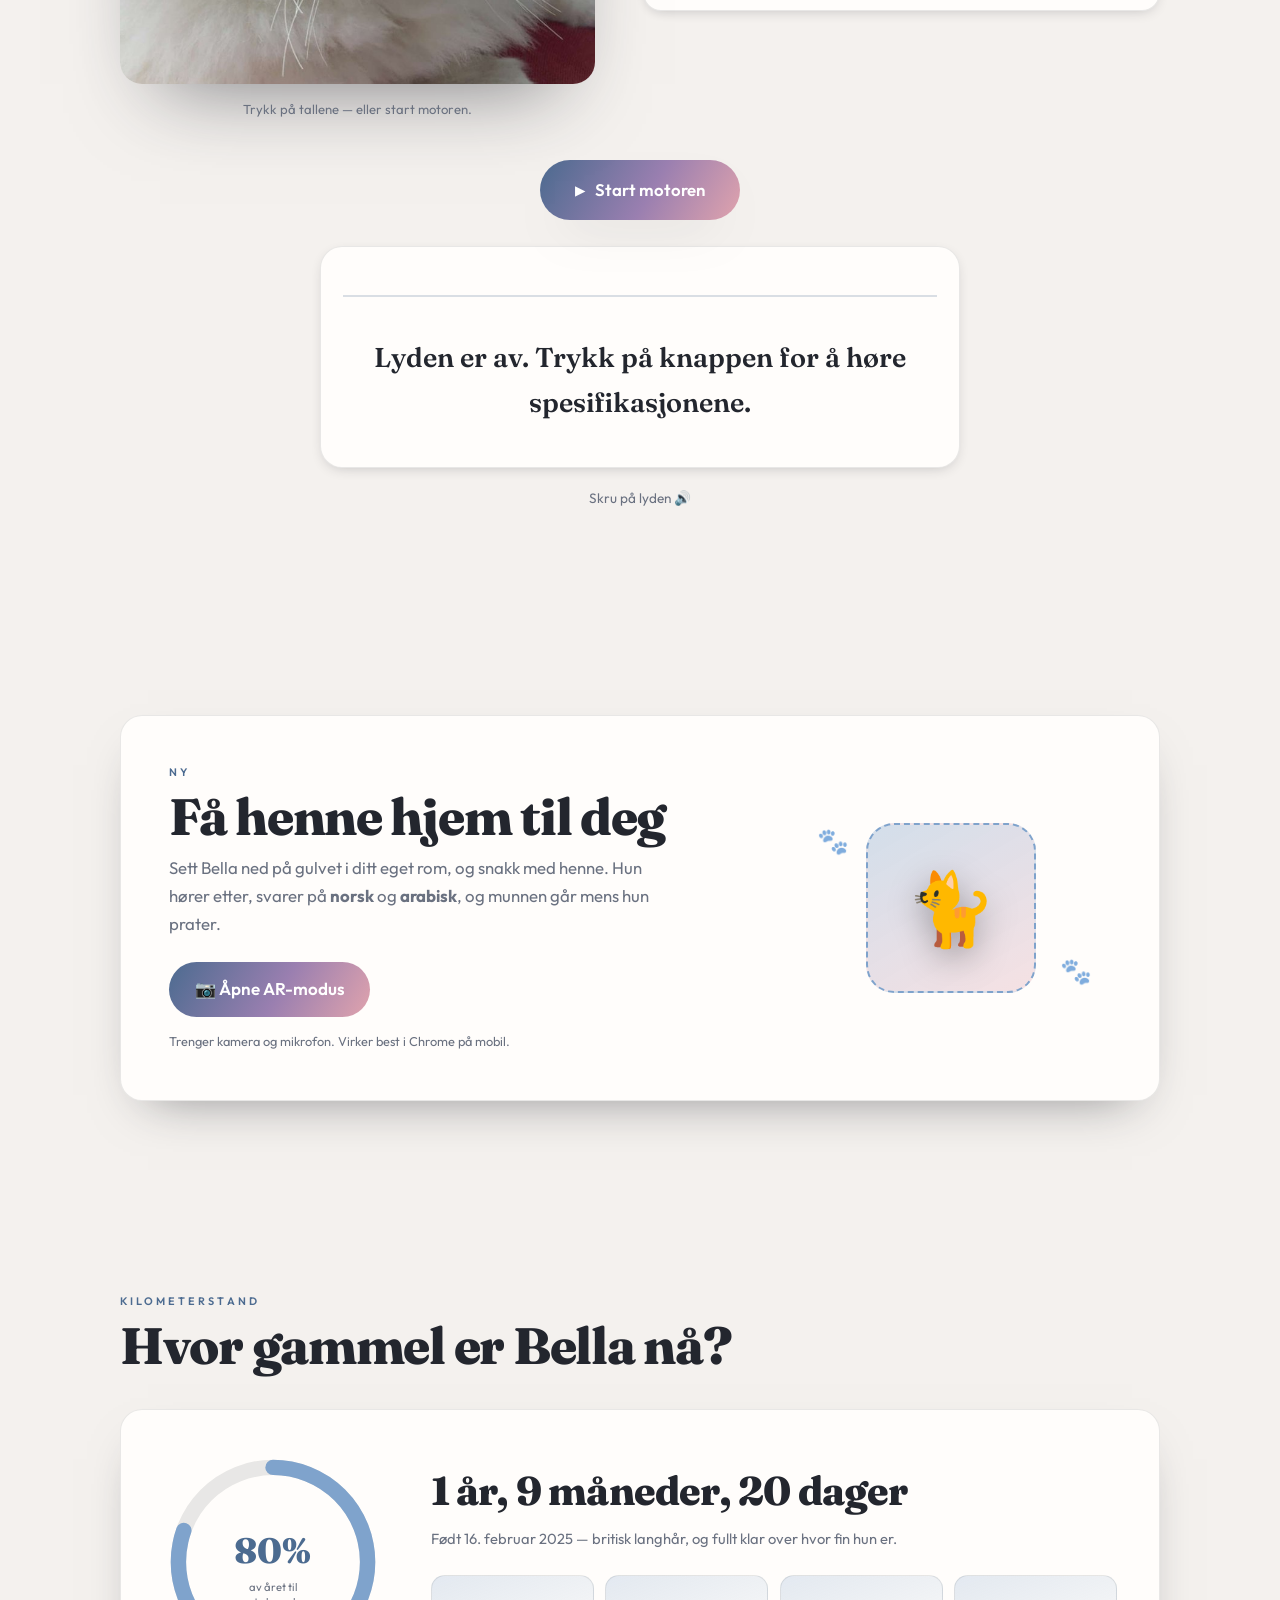
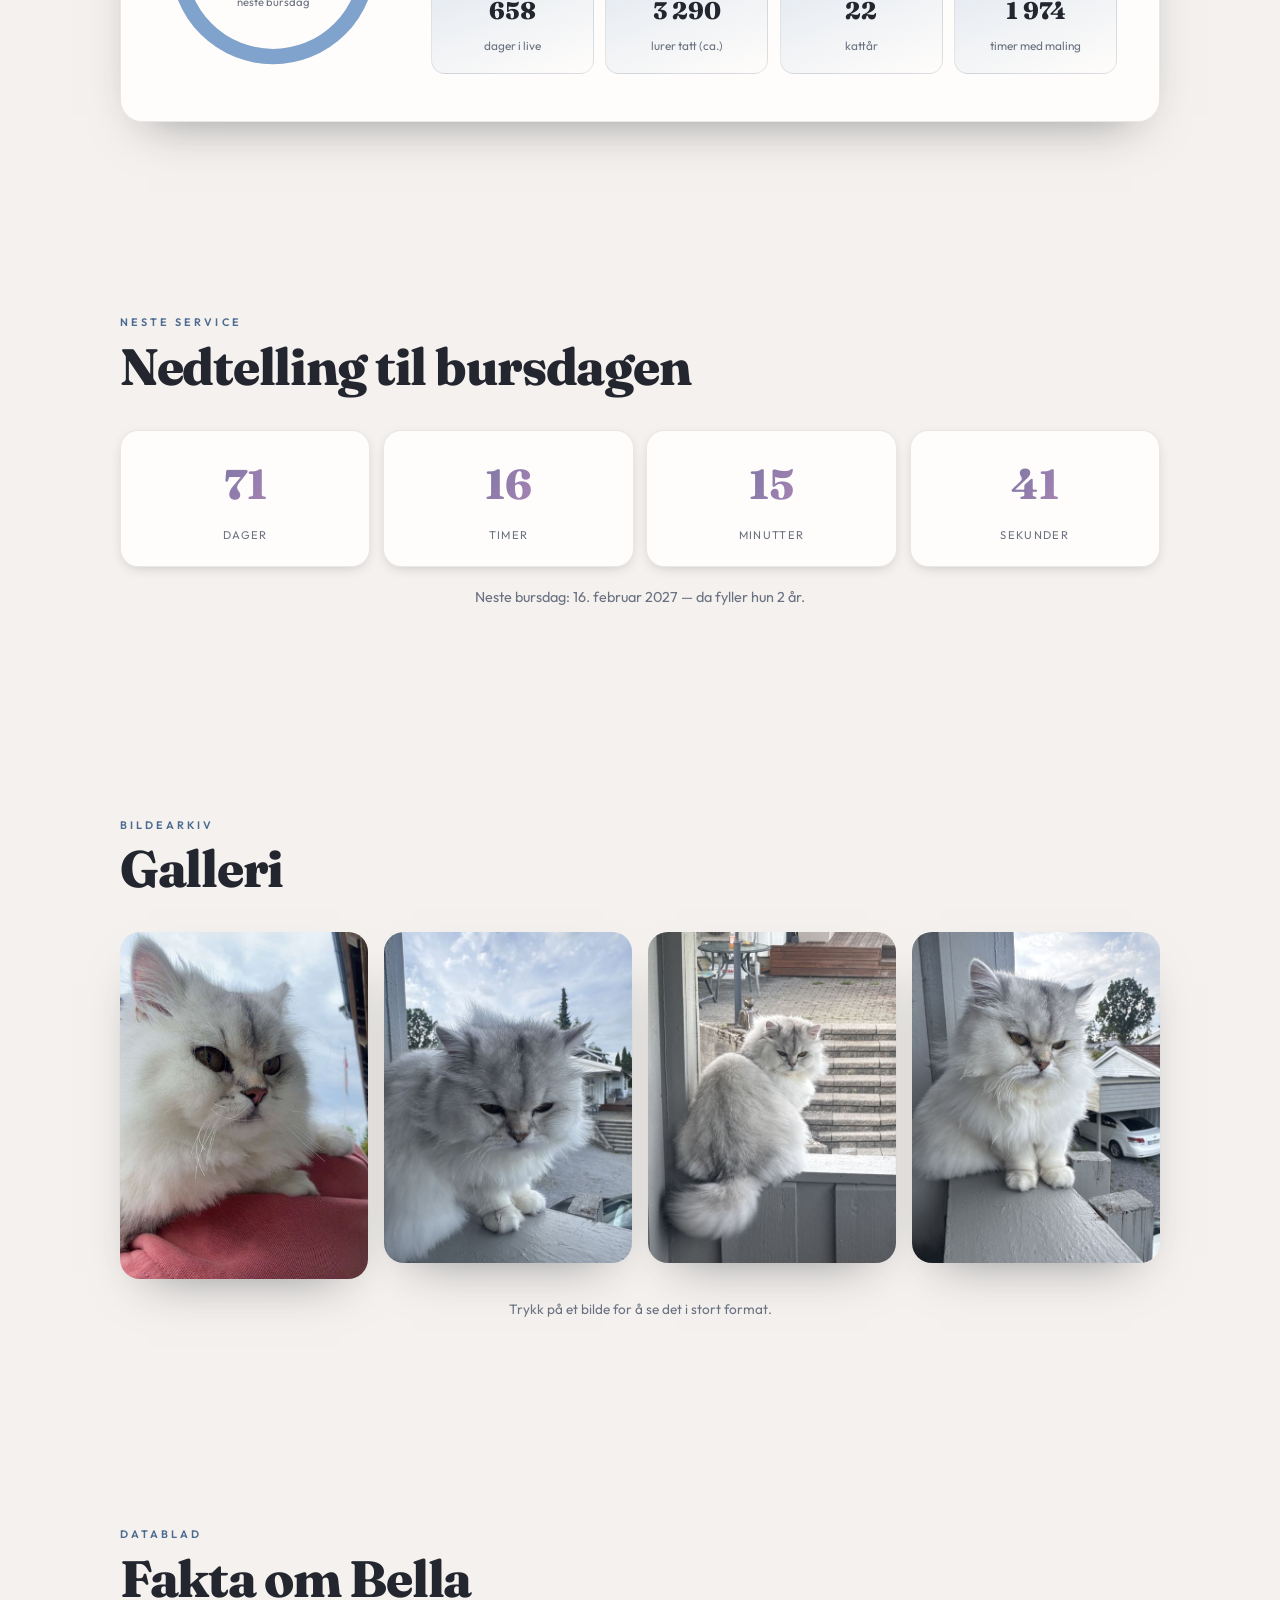
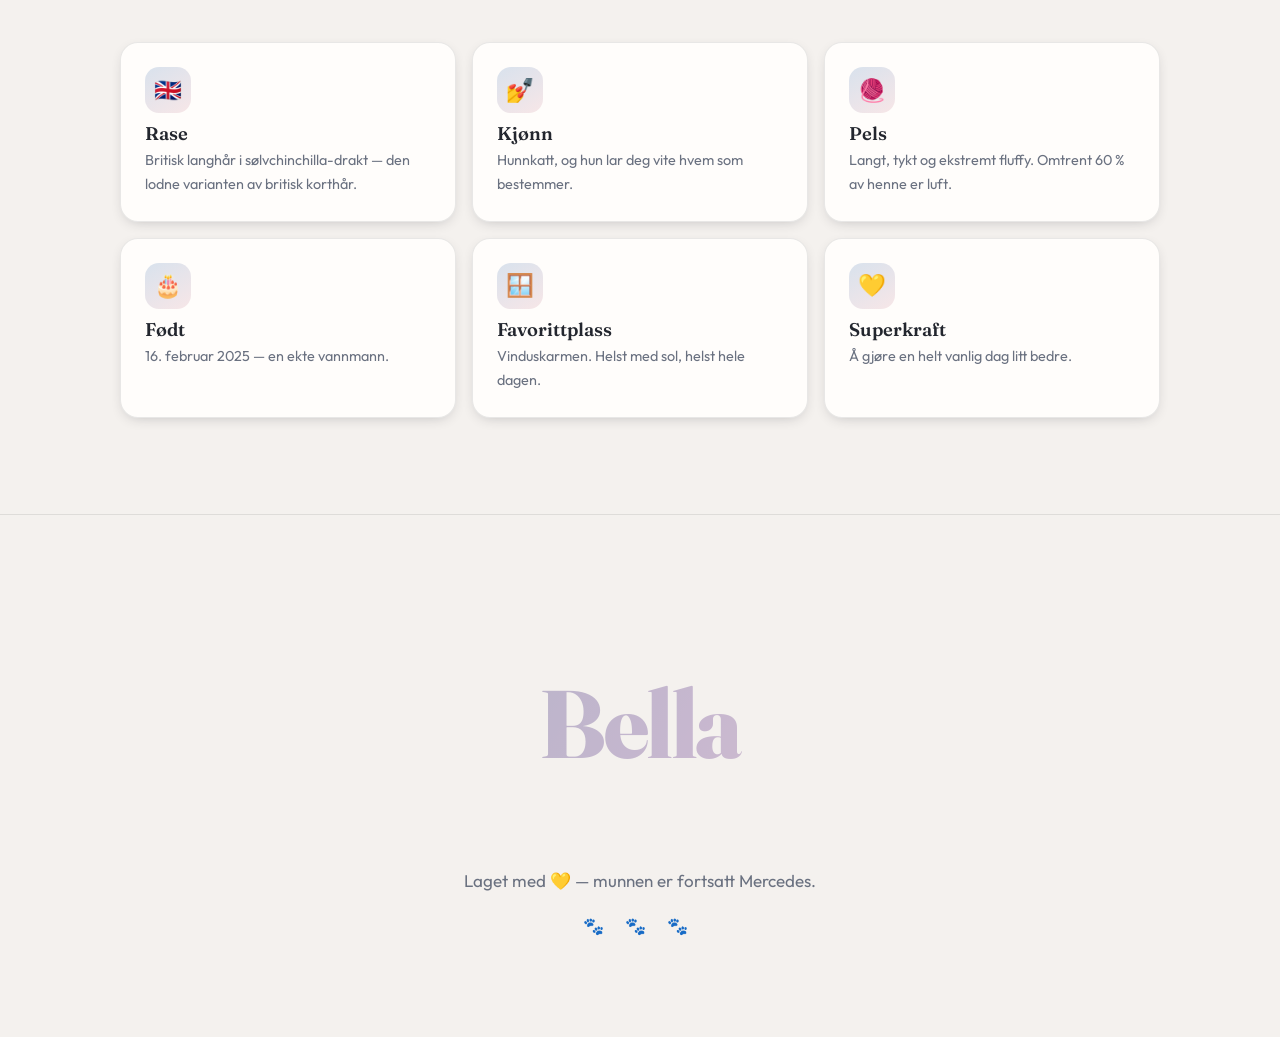
==== commit 2930de53: "Legg til AR-modus: Bella på gulvet, med mikrofon og tospråklig samtale Ny side ar.html der Bella set" ====
--- a/index.html
+++ b/index.html
@@ -51,7 +51,10 @@
       <span class="chip">🇬🇧 Britisk langhår</span>
       <span class="chip">💅 Hunnkatt</span>
     </div>
-    <a class="btn btn-ghost" href="#garasje">Se hva hun er bygget av ↓</a>
+    <div class="hero-cta">
+      <a class="btn btn-ar" href="ar.html">📷 Møt Bella i AR</a>
+      <a class="btn btn-ghost" href="#garasje">Se hva hun er bygget av ↓</a>
+    </div>
   </div>
 </header>
 
@@ -159,6 +162,28 @@
     </div>
   </section>
 
+  <!-- ================= AR ================= -->
+  <section class="section ar-invite reveal">
+    <div class="ar-card">
+      <div class="ar-copy">
+        <p class="kicker">Ny</p>
+        <h2 class="display">Få henne hjem til deg</h2>
+        <p class="lead">
+          Sett Bella ned på gulvet i ditt eget rom, og snakk med henne.
+          Hun hører etter, svarer på <strong>norsk</strong> og <strong>arabisk</strong>,
+          og munnen går mens hun prater.
+        </p>
+        <a class="btn btn-ar" href="ar.html">📷 Åpne AR-modus</a>
+        <p class="ar-note">Trenger kamera og mikrofon. Virker best i Chrome på mobil.</p>
+      </div>
+      <div class="ar-visual" aria-hidden="true">
+        <span class="ar-paw p1">🐾</span>
+        <span class="ar-paw p2">🐾</span>
+        <span class="ar-frame"><span class="ar-cat">🐈</span></span>
+      </div>
+    </div>
+  </section>
+
   <!-- ================= ALDER ================= -->
   <section id="alder" class="section reveal">
     <p class="kicker">Kilometerstand</p>
--- a/styles.css
+++ b/styles.css
@@ -156,6 +156,47 @@
 }
 
 .hint { text-align: center; color: var(--ink-2); font-size: .85rem; margin-top: 1.2rem; }
+
+.btn-ar { background: var(--grad); color: #fff; box-shadow: var(--shadow); }
+.hero-cta { display: flex; flex-wrap: wrap; gap: .6rem; }
+
+/* ---------------- AR-invitasjon ---------------- */
+
+.ar-card {
+  display: grid;
+  grid-template-columns: 1fr minmax(0, 320px);
+  gap: clamp(1.5rem, 4vw, 3rem);
+  align-items: center;
+  padding: clamp(1.6rem, 5vw, 3rem);
+  border-radius: var(--r);
+  background: var(--card);
+  border: 1px solid var(--line);
+  box-shadow: var(--shadow);
+  overflow: hidden;
+}
+.ar-card .lead { margin-bottom: 1.5rem; }
+.ar-note { color: var(--ink-2); font-size: .8rem; margin: .9rem 0 0; }
+
+.ar-visual { position: relative; display: grid; place-items: center; min-height: 200px; }
+.ar-frame {
+  display: grid; place-items: center;
+  width: 170px; height: 170px;
+  border-radius: 28px;
+  background: linear-gradient(150deg, rgba(127,163,204,.35), rgba(224,163,173,.3));
+  border: 2px dashed var(--blue);
+  font-size: 4.5rem;
+  animation: bob 5s ease-in-out infinite;
+}
+.ar-cat { filter: drop-shadow(0 10px 16px rgba(0,0,0,.3)); }
+.ar-paw { position: absolute; font-size: 1.6rem; opacity: .55; animation: bob 4s ease-in-out infinite; }
+.ar-paw.p1 { top: 6%; left: 8%; }
+.ar-paw.p2 { bottom: 8%; right: 6%; animation-delay: -2s; }
+
+@media (max-width: 760px) {
+  .hero-cta { justify-content: center; }
+  .ar-card { grid-template-columns: 1fr; text-align: center; }
+  .ar-card .btn { margin-inline: auto; }
+}
 
 /* Reveal ved scroll. Klassen js-reveal settes av script.js, slik at
    innholdet er synlig som normalt hvis JavaScript ikke kjører. */
